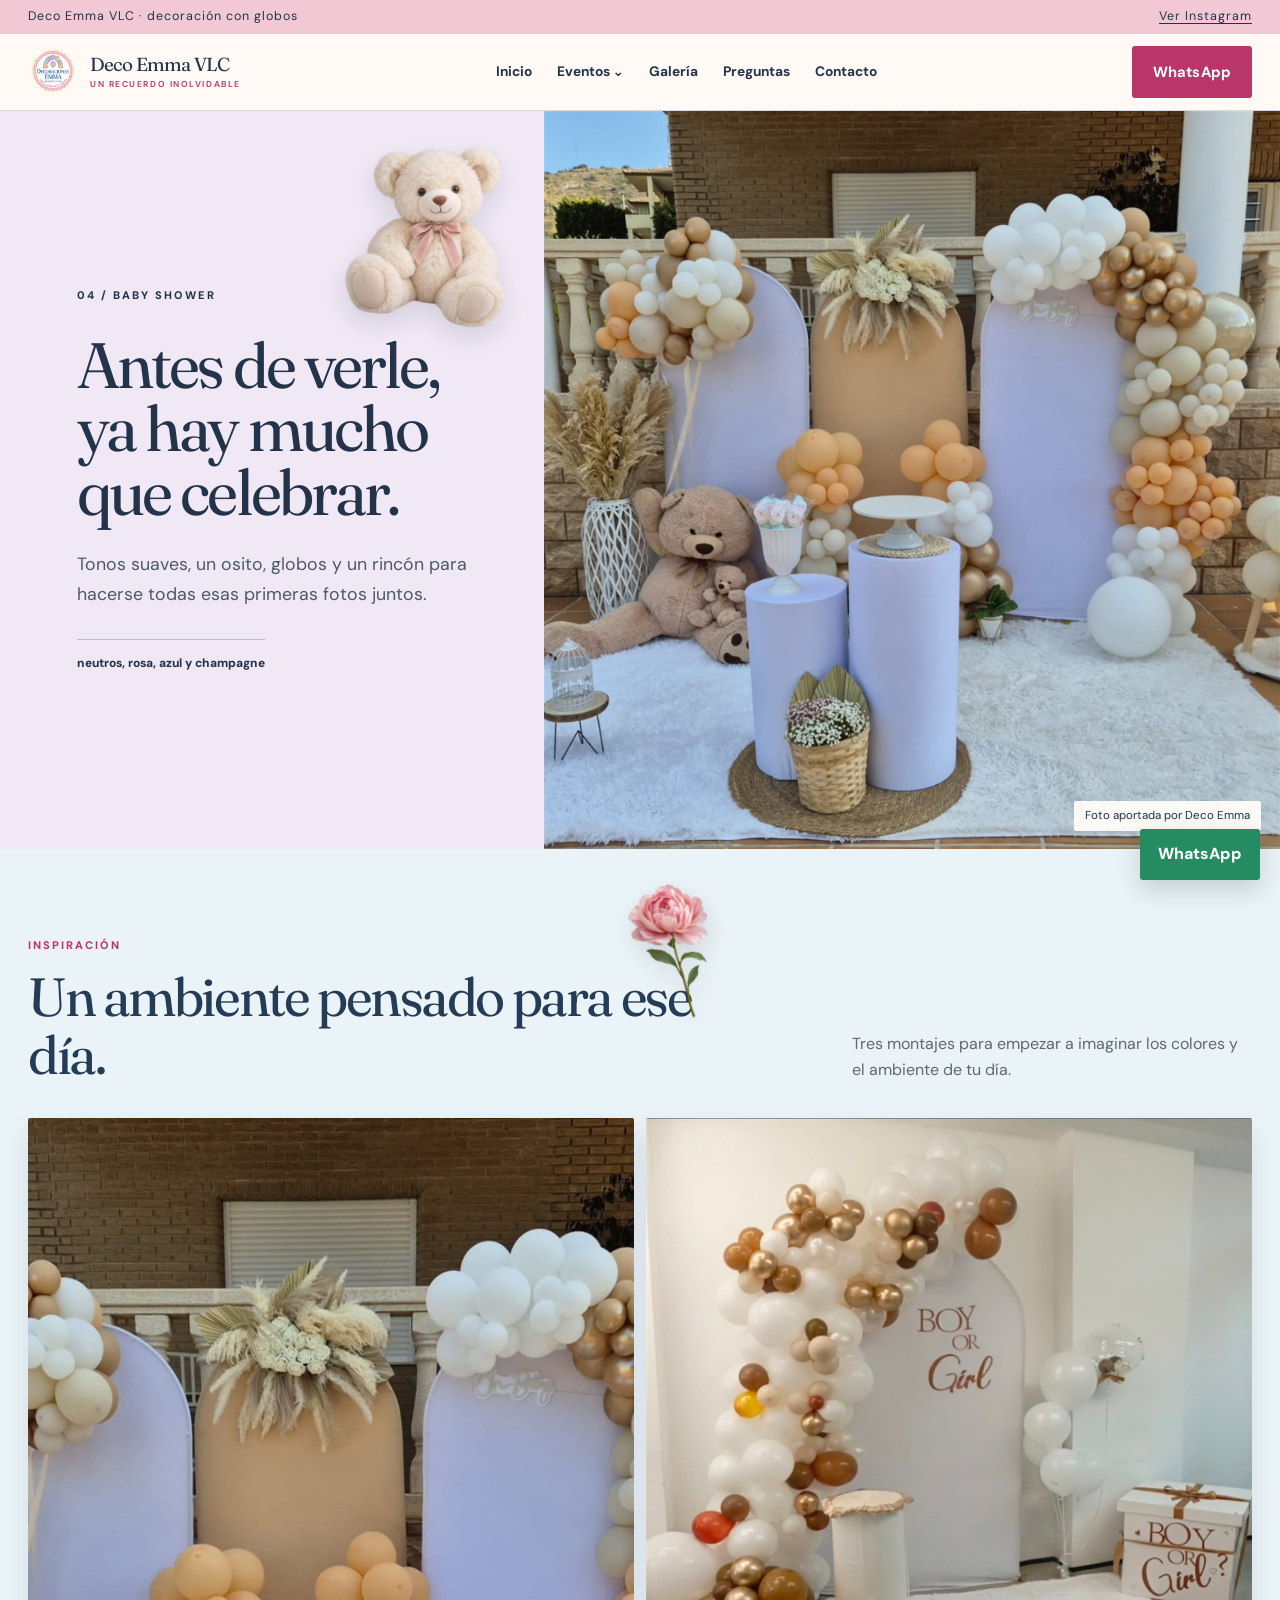
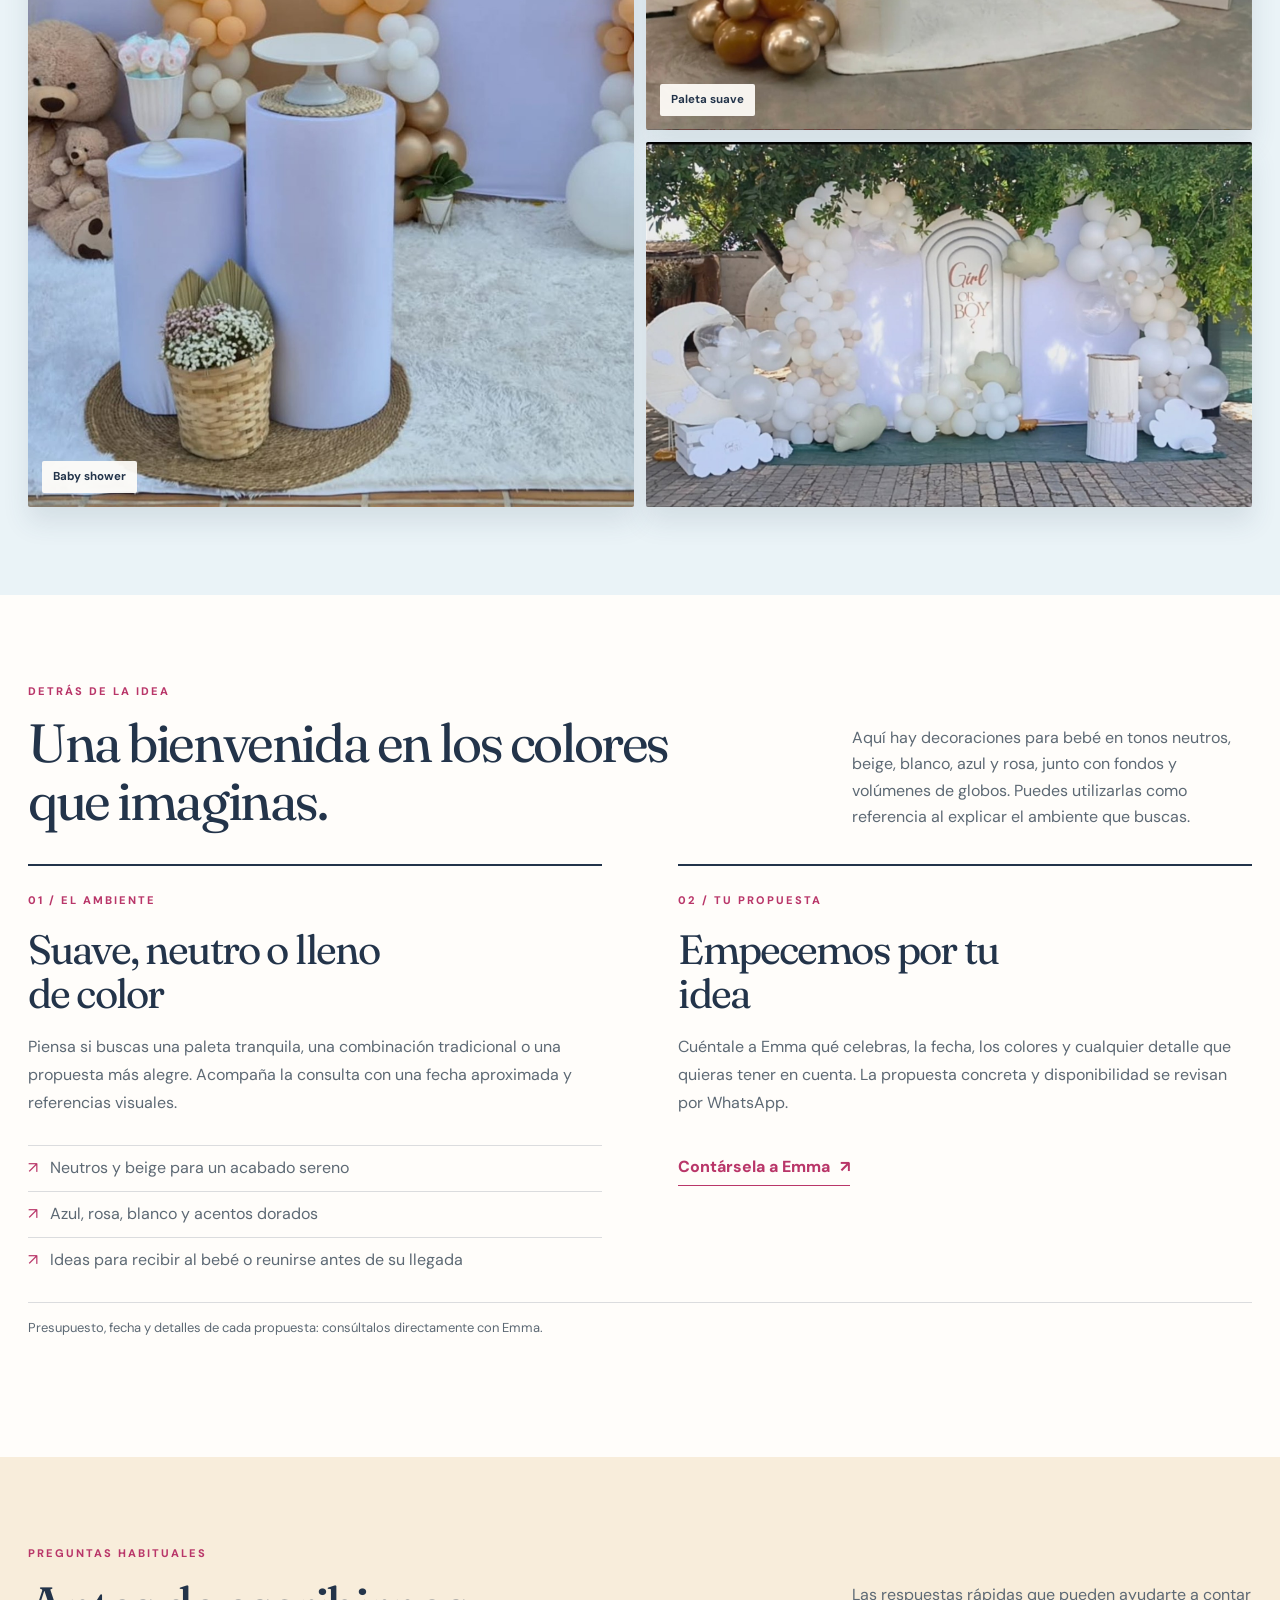
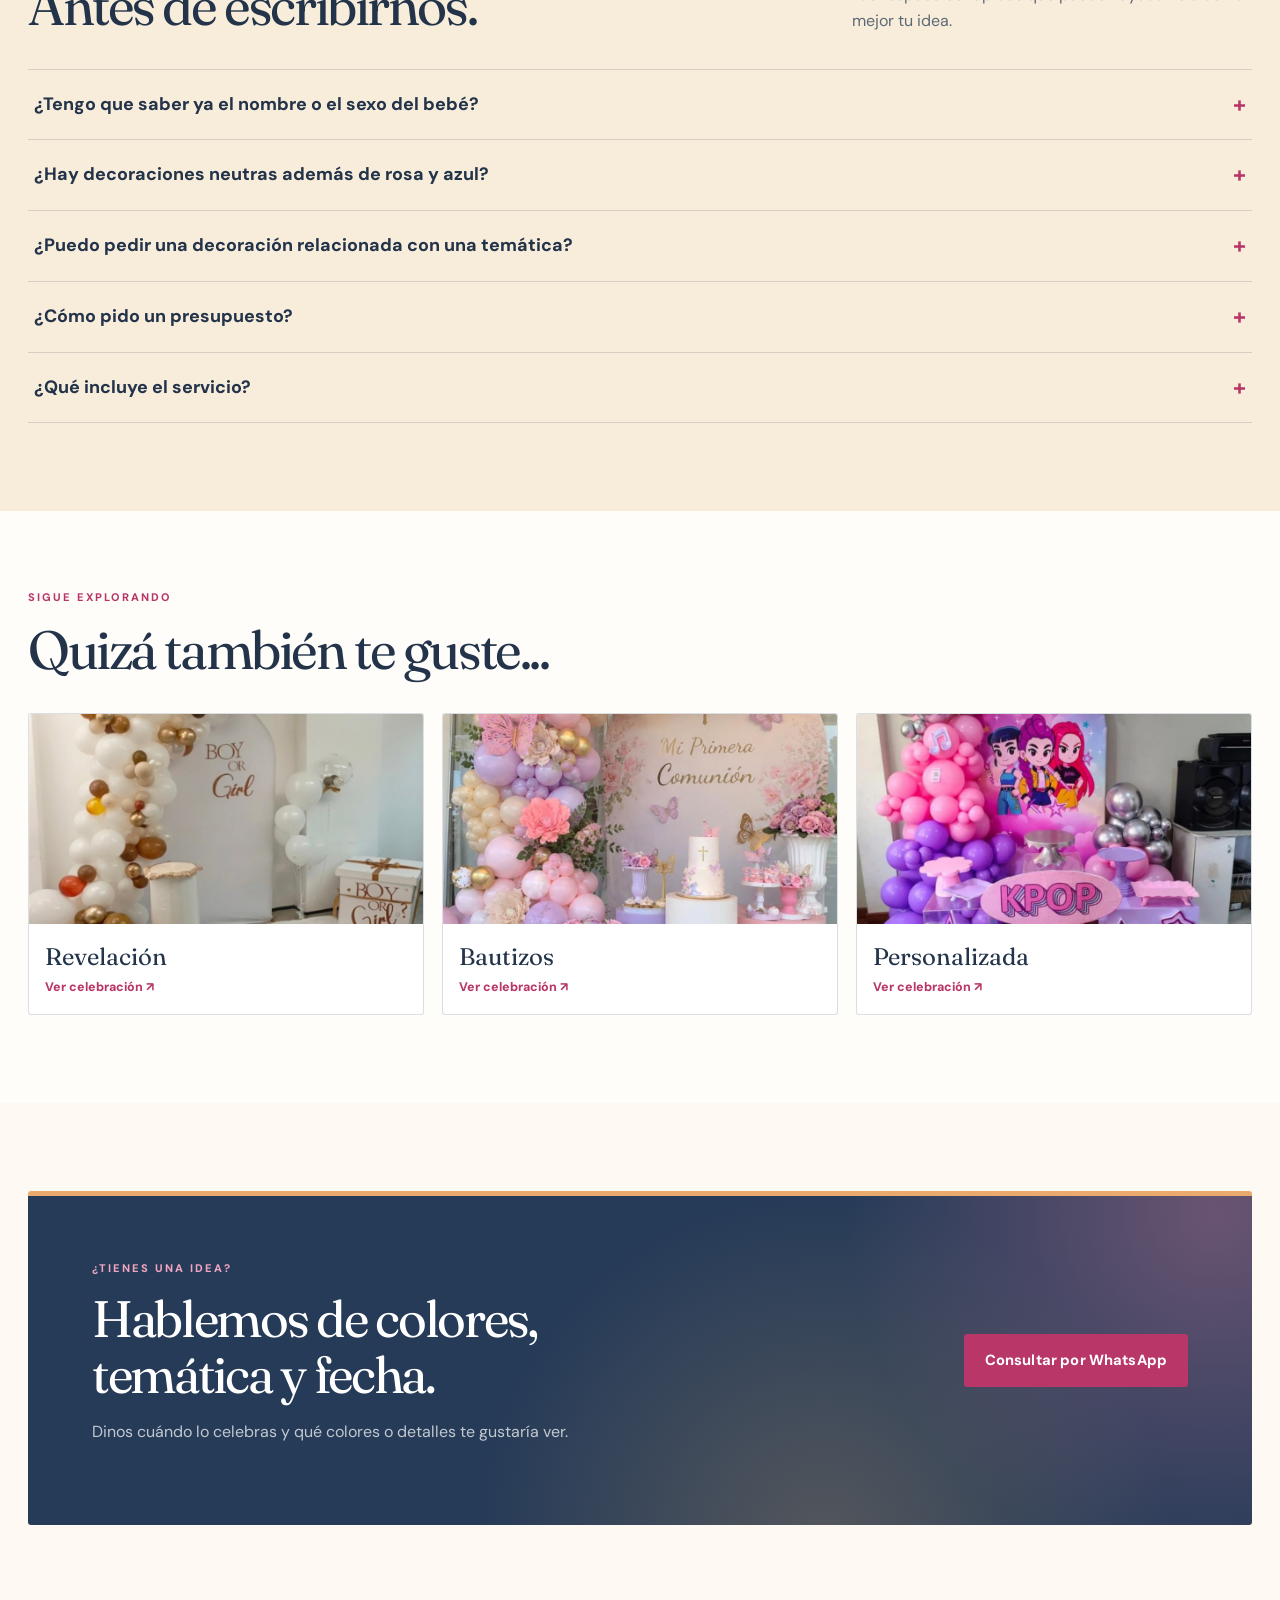
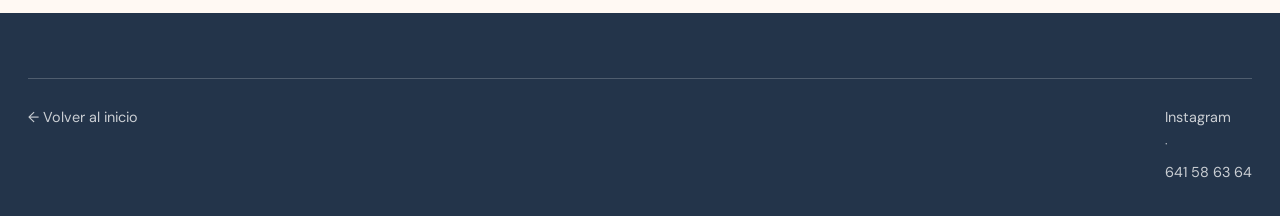
==== baby-shower.html @ 1a67934b "Publicar web Deco Emma VLC" ====
<!doctype html><html lang="es"><head><meta charset="utf-8"><meta name="viewport" content="width=device-width,initial-scale=1"><title>Baby shower | Deco Emma VLC</title><meta name="description" content="Un rincón tierno y luminoso para celebrar la llegada del bebé. La propuesta puede moverse entre neutros, rosa, azul o una mezcla suave."><link rel="icon" href="logo.png"><link rel="stylesheet" href="assets/css/styles.css?v=celebration-5"></head><body>
<div class="topbar"><div class="container topbar-inner"><span>Deco Emma VLC · decoración con globos</span><a href="https://www.instagram.com/deco_emma_vlc/" target="_blank" rel="noopener noreferrer">Ver Instagram</a></div></div><header class="site-header"><div class="container nav"><a class="brand" href="index.html"><img src="logo.png" alt="Logo Deco Emma VLC"><span class="brand-name">Deco Emma VLC<span>un recuerdo inolvidable</span></span></a><button class="menu-toggle" aria-label="Abrir menú" aria-expanded="false">☰</button><nav class="nav-links"><a href="index.html">Inicio</a><a href="index.html#categorias">Categorías</a><a href="galeria.html">Galería</a><a href="#contacto">Contacto</a></nav><div class="nav-ctas"><a class="btn btn-pink" href="https://wa.me/34641586364?text=Hola%20Emma%2C%20quiero%20consultar%20una%20decoraci%C3%B3n%20de%20globos%20para%20baby%20shower.%20La%20fecha%20aproximada%20es%20__%20y%20me%20gustan%20estos%20colores%20o%20estilo%3A%20__" target="_blank" rel="noopener noreferrer">WhatsApp</a></div></div></header>
<main><section class="page-hero"><div class="container page-hero-grid"><div><div class="kicker">04 / Baby shower</div><h1>Antes de verle, ya hay mucho que celebrar.</h1><p class="lead">Tonos suaves, un osito, globos y un rincón para hacerse todas esas primeras fotos juntos.</p><div class="chips"><span class="chip">neutros, rosa, azul y champagne</span></div></div><div class="page-hero-art"><img src="assets/images/social-web/social-194009.jpg" alt="Decoración de baby shower beige y blanca con un osito"></div></div></section><section class="section"><div class="container"><div class="section-head"><div><div class="kicker">Inspiración</div><h2>Un ambiente pensado para ese día.</h2></div><p>Estas imágenes son referencias visuales para conversar sobre colores y estilo; la propuesta final se adapta a tu celebración.</p></div><div class="gallery"><figure><img data-lightbox="assets/images/social-web/social-194009.jpg" src="assets/images/social-web/social-194009.jpg" alt="Decoración de baby shower beige y blanca con un osito"><figcaption>Baby shower</figcaption></figure><figure><img data-lightbox="assets/images/social-web/social-193912.jpg" src="assets/images/social-web/social-193912.jpg" alt="Arco blanco y dorado para una revelación"><figcaption>Paleta suave</figcaption></figure><figure><img src="assets/images/social-web/social-194003.jpg" alt="Montaje de revelación al aire libre con globos blancos" loading="lazy"></figure></div></div></section><section class="section" id="contacto"><div class="container cta-band"><div><div class="kicker" style="color:#f1a5c1">¿Tienes una idea?</div><h2>Hablemos de colores, temática y fecha.</h2><p>Dinos cuándo lo celebras y qué colores o detalles te gustaría ver.</p></div><a class="btn btn-pink" href="https://wa.me/34641586364?text=Hola%20Emma%2C%20quiero%20consultar%20una%20decoraci%C3%B3n%20de%20globos%20para%20baby%20shower.%20La%20fecha%20aproximada%20es%20__%20y%20me%20gustan%20estos%20colores%20o%20estilo%3A%20__" target="_blank" rel="noopener noreferrer">Consultar por WhatsApp</a></div></section></main><footer class="footer"><div class="container footer-bottom"><span><a href="index.html">← Volver al inicio</a></span><span><a href="https://www.instagram.com/deco_emma_vlc/" target="_blank" rel="noopener noreferrer">Instagram</a> · <a href="https://wa.me/34641586364" target="_blank" rel="noopener noreferrer">641 58 63 64</a></span></div></footer><a class="wa-float" href="https://wa.me/34641586364" target="_blank" rel="noopener noreferrer">WhatsApp</a><div class="modal" aria-hidden="true"><button class="modal-close" aria-label="Cerrar imagen">×</button><img src="" alt=""></div><script src="assets/js/script.js"></script></body></html>
---- assets/css/styles.css ----
@import url('https://fonts.googleapis.com/css2?family=DM+Sans:wght@400;500;600;700;800&family=Fraunces:opsz,wght,SOFT,WONK@9..144,400,0,0;9..144,600,0,0&display=swap');
:root {
  --ink: #193d67;
  --muted: #66788a;
  --pink: #e18caf;
  --pink-deep: #c84d7c;
  --gold: #c7921e;
  --sky: #b8d9e8;
  --mint: #c6ddd1;
  --lilac: #d9c9e7;
  --cream: #fffdf8;
  --white: #ffffff;
  --line: rgba(25,61,103,.12);
  --shadow: 0 18px 50px rgba(25,61,103,.11);
  --radius: 24px;
}
* { box-sizing: border-box; }
html { scroll-behavior: smooth; }
body { margin: 0; color: var(--ink); background: var(--cream); font-family: Inter, ui-sans-serif, system-ui, -apple-system, BlinkMacSystemFont, "Segoe UI", sans-serif; line-height: 1.6; }
img { max-width: 100%; display: block; }
a { color: inherit; text-decoration: none; }
button, a { -webkit-tap-highlight-color: transparent; }
:focus-visible { outline: 3px solid var(--pink-deep); outline-offset: 4px; }
.container { width: min(1160px, calc(100% - 40px)); margin: 0 auto; }
.topbar { background: var(--ink); color: #fff; font-size: .78rem; letter-spacing: .06em; }
.topbar-inner { display:flex; justify-content:space-between; align-items:center; min-height:34px; gap:16px; }
.topbar a { color:#fff; text-decoration: underline; text-underline-offset: 3px; }
.site-header { position: sticky; top:0; z-index:20; background: rgba(255,253,248,.94); backdrop-filter: blur(14px); border-bottom: 1px solid var(--line); }
.nav { min-height: 82px; display:flex; align-items:center; justify-content:space-between; gap:20px; }
.brand { display:flex; align-items:center; gap:12px; min-width: 210px; }
.brand img { width:54px; height:54px; object-fit:cover; border-radius:50%; }
.brand-name { font-family: Georgia, serif; font-size:1.12rem; letter-spacing:.05em; line-height:1.05; }
.brand-name span { display:block; color:var(--pink-deep); font-size:.67rem; font-family:inherit; letter-spacing:.17em; margin-top:5px; }
.nav-links { display:flex; align-items:center; gap:22px; font-size:.91rem; color:var(--muted); }
.nav-links a:hover { color:var(--pink-deep); }
.nav-ctas { display:flex; align-items:center; gap:10px; }
.menu-toggle { display:none; border:1px solid var(--line); background:var(--white); color:var(--ink); padding:10px 12px; border-radius:12px; font-size:1.1rem; }
.btn { display:inline-flex; justify-content:center; align-items:center; gap:9px; border:0; border-radius:999px; padding:14px 20px; font-weight:700; font-size:.92rem; transition: transform .2s ease, box-shadow .2s ease, background .2s ease; cursor:pointer; }
.btn:hover { transform:translateY(-2px); box-shadow:0 10px 24px rgba(25,61,103,.14); }
.btn-primary { color:#fff; background:var(--ink); }
.btn-pink { color:#fff; background:var(--pink-deep); }
.btn-soft { background:#fff; color:var(--ink); border:1px solid var(--line); }
.hero { padding: clamp(34px,5vw,62px) 0 clamp(42px,6vw,72px); overflow:hidden; position:relative; background:radial-gradient(ellipse at 8% 20%,rgba(225,140,175,.11),transparent 38%),linear-gradient(120deg,#fffdf9,#fbf5f7 58%,#f0f7fa); }
.hero-grid { display:grid; grid-template-columns:minmax(0,.88fr) minmax(0,1.12fr); align-items:center; gap:clamp(24px,4vw,52px); }
.hero-copy { padding:18px 0 20px; }
.hero .reveal { animation:none; opacity:1; }
.eyebrow { color:var(--pink-deep); text-transform:uppercase; letter-spacing:.18em; font-size:.74rem; font-weight:800; }
h1,h2,h3 { font-family: Georgia, "Times New Roman", serif; line-height:1.08; margin:0 0 18px; font-weight:500; }
h1 { font-size:clamp(3rem,6.4vw,5.8rem); letter-spacing:-.045em; }
h2 { font-size:clamp(2.2rem,4vw,3.5rem); letter-spacing:-.035em; }
h3 { font-size:1.55rem; }
p { margin:0 0 16px; }
.lead { color:var(--muted); font-size:1.16rem; max-width:570px; }
.hero-actions { display:flex; flex-wrap:wrap; gap:12px; margin-top:30px; }
.hero h1 { max-width:590px; font-size:clamp(3rem,4.8vw,4.65rem); line-height:1.01; letter-spacing:-.05em; margin:15px 0 20px; }
.hero-event-links { display:flex; flex-wrap:wrap; gap:9px 22px; margin-top:26px; }
.hero-event-links a { color:var(--ink); font-size:.9rem; font-weight:750; border-bottom:1px solid rgba(25,61,103,.2); padding-bottom:4px; }
.hero-event-links a span { color:var(--pink-deep); margin-left:4px; }
.hero-proof { display:flex; align-items:center; gap:12px; margin-top:28px; padding-top:19px; border-top:1px solid var(--line); }
.proof-mark { width:38px; height:38px; display:grid; place-items:center; border-radius:50%; background:#f6e5ec; color:var(--pink-deep); font-size:1.25rem; }
.hero-proof strong,.hero-proof small { display:block; }
.hero-proof strong { font-size:.87rem; }
.hero-proof small { color:var(--muted); margin-top:2px; font-size:.8rem; }
.hero-visual { min-height:520px; position:relative; }
.hero-image { height:520px; width:100%; object-fit:cover; border-radius:32px 32px 120px 32px; box-shadow:var(--shadow); background:linear-gradient(135deg,var(--sky),#fff,var(--pink)); }
.hero-note { position:absolute; left:-24px; bottom:24px; width:180px; padding:18px; background:#fff; border:1px solid var(--line); border-radius:18px; box-shadow:var(--shadow); font-size:.86rem; }
.hero-note strong { display:block; font-family:Georgia,serif; font-size:1.2rem; margin-bottom:4px; }
.section { padding:90px 0; }
.section-head { display:flex; justify-content:space-between; align-items:end; gap:24px; margin-bottom:34px; }
.section-head p { color:var(--muted); max-width:480px; margin:0; }
.kicker { color:var(--pink-deep); font-size:.75rem; font-weight:800; text-transform:uppercase; letter-spacing:.16em; margin-bottom:14px; }
.category-grid { display:grid; grid-template-columns:repeat(3,1fr); gap:16px; }
.category-card { min-height:260px; padding:24px; display:flex; flex-direction:column; justify-content:flex-end; position:relative; overflow:hidden; border-radius:var(--radius); color:#fff; isolation:isolate; }
.category-card::before { content:""; position:absolute; inset:0; z-index:-2; background-image:linear-gradient(180deg,rgba(25,61,103,.04),rgba(25,61,103,.18)),var(--card-image),var(--card-bg); background-size:cover; background-position:center; transition:transform .5s ease, filter .5s ease; }
.category-card:hover::before { transform:scale(1.05); }
.category-card::after { content:""; position:absolute; inset:0; z-index:-1; background:linear-gradient(180deg,rgba(15,37,63,.02) 10%,rgba(15,37,63,.78)); transition:background .35s ease; }
.category-card:hover::after { background:linear-gradient(180deg,rgba(15,37,63,.02) 10%,rgba(15,37,63,.9)); }
.category-card h3 { margin-bottom:5px; }
.category-card p { margin:0; opacity:.88; font-size:.9rem; }
.card-arrow { margin-top:15px; font-size:.9rem; font-weight:800; }
.color-pink { --card-bg: linear-gradient(135deg,#e38ead,#8fa9ce); }
.color-blue { --card-bg: linear-gradient(135deg,#7db4d8,#1f4e79); }
.color-lilac { --card-bg: linear-gradient(135deg,#b99bcf,#dfc7dc); }
.color-mint { --card-bg: linear-gradient(135deg,#89bca8,#e4cda5); }
.color-gold { --card-bg: linear-gradient(135deg,#d2a738,#c85d84); }
.color-night { --card-bg: linear-gradient(135deg,#273a58,#ba5a7d); }
.split { display:grid; grid-template-columns:1fr 1fr; gap:50px; align-items:center; }
.soft-panel { padding:42px; background:linear-gradient(135deg,#fff,#f8edf3); border-radius:32px; }
.quote { font-family:Georgia,serif; font-size:clamp(1.7rem,3vw,2.8rem); line-height:1.15; }
.steps { display:grid; grid-template-columns:repeat(3,1fr); gap:18px; }
.step { padding:26px; background:#fff; border:1px solid var(--line); border-radius:20px; }
.step-no { width:38px; height:38px; display:grid; place-items:center; color:#fff; background:var(--pink-deep); border-radius:50%; font-weight:800; margin-bottom:22px; }
.step p { color:var(--muted); font-size:.93rem; }
.gallery { display:grid; grid-template-columns:repeat(12,1fr); gap:14px; }
.gallery figure { margin:0; min-height:230px; position:relative; overflow:hidden; border-radius:18px; background:#eee; cursor:zoom-in; }
.gallery figure:nth-child(1) { grid-column:span 7; grid-row:span 2; }
.gallery figure:nth-child(2), .gallery figure:nth-child(3) { grid-column:span 5; }
.gallery figure:nth-child(n+4) { grid-column:span 4; }
.gallery img { width:100%; height:100%; object-fit:cover; transition:transform .35s ease; }
.gallery figure:hover img { transform:scale(1.04); }
.gallery figcaption { position:absolute; left:14px; bottom:12px; background:rgba(25,61,103,.82); color:#fff; border-radius:999px; padding:5px 10px; font-size:.72rem; }
.page-hero { padding:70px 0 54px; background:linear-gradient(115deg,#fff6fa 0%,#fffdf8 52%,#eff8fb 100%); }
.page-hero-grid { display:grid; grid-template-columns:1fr .85fr; gap:48px; align-items:center; }
.page-hero-art { height:320px; border-radius:28px 28px 90px 28px; background:linear-gradient(135deg,var(--pink),var(--sky),var(--lilac)); box-shadow:var(--shadow); overflow:hidden; }
.page-hero-art img { width:100%; height:100%; object-fit:cover; }
.chips { display:flex; flex-wrap:wrap; gap:8px; margin-top:22px; }
.chip { padding:8px 13px; border-radius:999px; background:#fff; border:1px solid var(--line); color:var(--muted); font-size:.82rem; }
.cta-band { padding:56px; border-radius:32px; background:var(--ink); color:#fff; display:flex; align-items:center; justify-content:space-between; gap:28px; }
.cta-band p { color:rgba(255,255,255,.72); max-width:570px; }
.cta-band .btn-soft { color:var(--ink); }
.footer { padding:58px 0 30px; border-top:1px solid var(--line); }
.footer-grid { display:grid; grid-template-columns:1.2fr 1fr 1fr; gap:40px; }
.footer h3 { font-size:1rem; font-family:inherit; font-weight:800; }
.footer a { color:var(--muted); display:block; margin:7px 0; font-size:.9rem; }
.footer-bottom { display:flex; justify-content:space-between; gap:20px; border-top:1px solid var(--line); margin-top:40px; padding-top:20px; color:var(--muted); font-size:.78rem; }
.wa-float { position:fixed; right:20px; bottom:20px; z-index:25; background:#25d366; color:#fff; border-radius:999px; padding:13px 18px; font-weight:800; box-shadow:0 10px 30px rgba(37,211,102,.28); }
.hero-banner { position:relative; min-height:clamp(490px,48vw,610px); border-radius:30px 30px 110px 30px; overflow:hidden; box-shadow:0 28px 70px rgba(25,61,103,.18); background:#d9c9e7; isolation:isolate; }
.hero-slide { position:absolute; inset:0; opacity:0; visibility:hidden; transition:opacity .55s ease, visibility .55s ease; }
.hero-slide.active { opacity:1; visibility:visible; }
.hero-slide img { width:100%; height:100%; object-fit:cover; }
.hero-slide::after { content:""; position:absolute; inset:0; background:linear-gradient(180deg,rgba(11,28,48,.02) 40%,rgba(11,28,48,.15) 54%,rgba(11,28,48,.92) 100%); }
.hero-slide-copy { position:absolute; z-index:1; left:clamp(20px,3vw,38px); bottom:clamp(28px,4vw,48px); width:min(500px,calc(100% - 64px)); color:#fff; }
.hero-slide-copy .eyebrow { color:#ffd4e3; margin-bottom:12px; }
.hero-slide-copy h2 { font-size:clamp(2rem,3.35vw,3.25rem); max-width:500px; margin-bottom:11px; line-height:1.02; }
.hero-slide-copy p { color:rgba(255,255,255,.9); font-size:1rem; margin:0; }
.hero-photo-label { position:absolute; z-index:3; left:20px; top:20px; padding:8px 13px; border-radius:999px; background:rgba(255,253,249,.93); color:var(--ink); font-size:.75rem; font-weight:800; box-shadow:0 5px 18px rgba(0,0,0,.12); }
.hero-controls { position:absolute; z-index:3; right:22px; bottom:22px; display:flex; gap:8px; }
.hero-controls button { width:44px; height:44px; border:1px solid rgba(255,255,255,.68); border-radius:50%; background:rgba(12,35,58,.42); color:#fff; font-size:1.1rem; cursor:pointer; backdrop-filter:blur(8px); }
.hero-controls button:hover { background:#fff; color:var(--ink); }
.hero-dots { position:absolute; z-index:3; top:25px; right:25px; display:flex; gap:8px; }
.hero-dots button { width:9px; height:9px; padding:0; border:0; border-radius:50%; background:rgba(255,255,255,.55); cursor:pointer; }
.hero-dots button.active { background:#fff; transform:scale(1.35); }
.service-strip { display:flex; gap:12px; overflow:auto; padding:4px 0 8px; scrollbar-width:none; }
.service-strip::-webkit-scrollbar { display:none; }
.service-pill { flex:0 0 auto; border:1px solid var(--line); border-radius:999px; padding:12px 16px; background:#fff; color:var(--muted); font-size:.87rem; }
.service-pill:hover { color:var(--pink-deep); border-color:var(--pink); }
.nav-category { position:relative; }
.nav-category > button { border:0; background:none; color:inherit; font:inherit; cursor:pointer; padding:0; }
.category-menu { display:none; position:absolute; top:28px; left:-18px; min-width:220px; padding:10px; background:#fff; border:1px solid var(--line); border-radius:16px; box-shadow:var(--shadow); }
.nav-category:hover .category-menu, .nav-category:focus-within .category-menu, .nav-category.open .category-menu { display:block; }
.category-menu a { display:block; padding:9px 11px; border-radius:10px; color:var(--muted); }
.category-menu a:hover { background:#fff5f8; color:var(--pink-deep); }
.page-hero-art { position:relative; }
.page-hero-art::after { content:"Inspiración visual"; position:absolute; left:16px; bottom:14px; padding:6px 11px; border-radius:999px; background:rgba(25,61,103,.78); color:#fff; font-size:.72rem; }
.page-hero-art.real-photo::after { content:"Foto aportada por Deco Emma"; }
.detail-grid { display:grid; grid-template-columns:1fr 1fr; gap:18px; }
.hero-grid { grid-template-columns:minmax(0,.92fr) minmax(0,1.08fr); }
.hero h1 { font-size:clamp(2.9rem,4.2vw,4.05rem); max-width:620px; }
.category-card { min-height:300px; padding:28px; }
.category-card::before { background-position:center 42%; }
.category-card h3 { font-size:clamp(1.7rem,2.2vw,2.15rem); }
.hero-slide-copy { max-width:calc(100% - 100px); }
@media (max-width:680px) { .hero-controls { left:13px; right:auto; top:58px; bottom:auto; } }
@media (max-width:900px) { .hero-grid { grid-template-columns:1fr; } .hero h1 { font-size:clamp(3rem,7vw,4.1rem); } }
@media (max-width:680px) { .hero h1 { font-size:clamp(2.5rem,10.5vw,3.15rem); } .category-card { min-height:285px; padding:24px; } .hero-slide-copy { max-width:none; } }
.category-card { background:#314663; }
.category-card::before { inset:0; z-index:0; background-image:linear-gradient(180deg,rgba(15,37,63,.04) 25%,rgba(15,37,63,.65) 100%); }
.category-card::after { display:none; }
.category-card-image { position:absolute; inset:0; z-index:-1; width:100%; height:100%; object-fit:cover; object-position:center 42%; transition:transform .65s cubic-bezier(.2,.7,.2,1),filter .45s ease; }
.category-card:hover .category-card-image,.category-card:focus-visible .category-card-image { transform:scale(1.055); filter:saturate(1.08); }
.category-card h3,.category-card p,.category-card .card-arrow,.category-card-tag { position:relative; z-index:1; }
.category-card-tag { align-self:flex-start; margin:0 0 auto; padding:8px 12px; border:1px solid rgba(255,255,255,.4); border-radius:999px; background:rgba(255,255,255,.16); color:#fff; font-size:.72rem; font-weight:750; letter-spacing:.02em; backdrop-filter:blur(10px); }
.category-card h3 { margin-top:65px; text-shadow:0 2px 18px rgba(0,0,0,.24); }
.category-card p { max-width:30ch; text-shadow:0 1px 8px rgba(0,0,0,.2); }
.category-card .card-arrow { display:flex; align-items:center; gap:8px; width:max-content; padding:10px 0 3px; border-bottom:1px solid rgba(255,255,255,.55); transition:gap .2s ease; }
.category-card:hover .card-arrow { gap:14px; }
.category-menu a { display:flex; align-items:center; gap:11px; padding:9px 11px; }
.menu-event-icon { display:grid; flex:0 0 34px; width:34px; height:34px; place-items:center; border-radius:11px; background:#fff1f5; font-size:1.05rem; }
.category-menu a:nth-child(2n) .menu-event-icon { background:#eef7fb; }
.menu-event-arrow { margin-left:auto; color:var(--pink-deep); opacity:0; transform:translateX(-4px); transition:opacity .2s ease,transform .2s ease; }
.category-menu a:hover .menu-event-arrow { opacity:1; transform:none; }
.gallery-page-hero { overflow:hidden; padding:clamp(38px,6vw,78px) 0; background:radial-gradient(ellipse at 10% 15%,rgba(225,140,175,.2),transparent 35%),linear-gradient(120deg,#fff8fa,#fffdf9 55%,#edf7fa); }
.gallery-page-intro { display:grid; grid-template-columns:1.05fr .95fr; align-items:center; gap:clamp(32px,6vw,80px); }
.gallery-page-intro h1 { max-width:650px; margin:15px 0 20px; font-size:clamp(2.7rem,5.5vw,5rem); }
.gallery-page-intro p { max-width:540px; color:var(--muted); font-size:1.1rem; line-height:1.7; margin-bottom:25px; }
.gallery-intro-photo { height:clamp(300px,38vw,470px); overflow:hidden; border-radius:28px 28px 105px 28px; box-shadow:var(--shadow); }
.gallery-intro-photo img { width:100%; height:100%; object-fit:cover; }
.gallery-page-section { background:#fffdfa; }
.gallery-filter { display:flex; flex-wrap:wrap; gap:9px; margin:-7px 0 27px; }
.gallery-filter button { border:1px solid var(--line); border-radius:999px; padding:10px 15px; background:#fff; color:var(--muted); font:inherit; font-size:.86rem; cursor:pointer; transition:background .2s ease,color .2s ease,border .2s ease,transform .2s ease; }
.gallery-filter button:hover { transform:translateY(-2px); }
.gallery-filter button.active { background:var(--ink); color:#fff; border-color:var(--ink); }
.gallery-filter button span { margin-left:4px; opacity:.75; }
.gallery-page-grid { grid-template-columns:repeat(3,minmax(0,1fr)); grid-auto-rows:220px; }
.gallery-page-grid figure,.gallery-page-grid figure:nth-child(n) { grid-column:span 1; grid-row:span 1; min-height:0; }
.gallery-page-grid figure:nth-child(6n+1),.gallery-page-grid figure:nth-child(6n+4) { grid-row:span 2; }
.gallery-page-grid figure[hidden] { display:none; }
.gallery-page-grid img { cursor:zoom-in; }
.gallery-note { margin:28px 0 0; padding:17px 20px; border-radius:16px; background:#f8f0f4; color:var(--ink); }
.gallery-note span { color:var(--pink-deep); margin-right:6px; }
.nav-links a[aria-current="page"] { color:var(--pink-deep); }
@media (max-width:900px) { .gallery-page-intro { grid-template-columns:1fr 1fr; gap:28px; } .gallery-page-grid { grid-template-columns:repeat(2,minmax(0,1fr)); grid-auto-rows:210px; } }
@media (max-width:680px) { .category-card { min-height:300px; } .category-card h3 { margin-top:56px; } .gallery-page-intro { grid-template-columns:1fr; gap:25px; } .gallery-page-intro h1 { font-size:clamp(2.65rem,12vw,3.7rem); } .gallery-page-intro p { font-size:1rem; } .gallery-intro-photo { height:clamp(260px,78vw,360px); border-radius:22px 22px 76px 22px; } .gallery-filter { flex-wrap:nowrap; overflow-x:auto; padding-bottom:6px; margin-right:-14px; scrollbar-width:none; } .gallery-filter::-webkit-scrollbar { display:none; } .gallery-filter button { flex:0 0 auto; } .gallery-page-grid { grid-template-columns:repeat(2,minmax(0,1fr)); grid-auto-rows:155px; gap:9px; } .gallery-page-grid figure:nth-child(6n+1),.gallery-page-grid figure:nth-child(6n+4) { grid-row:span 2; } }
.detail-card { padding:28px; border:1px solid var(--line); border-radius:22px; background:#fff; }
.detail-card p { color:var(--muted); }
.detail-card ul { margin:18px 0 0; padding-left:20px; color:var(--muted); }
.detail-card li { margin:7px 0; }
.faq-list { display:grid; gap:10px; max-width:920px; }
.faq-list details { background:#fff; border:1px solid var(--line); border-radius:16px; padding:0 20px; }
.faq-list summary { cursor:pointer; list-style:none; padding:19px 28px 19px 0; font-weight:750; position:relative; }
.faq-list summary::-webkit-details-marker { display:none; }
.faq-list summary::after { content:"+"; position:absolute; right:0; top:14px; font-size:1.4rem; color:var(--pink-deep); }
.faq-list details[open] summary::after { content:"−"; }
.faq-list details p { color:var(--muted); padding:0 0 17px; margin:0; }
.related-grid { display:grid; grid-template-columns:repeat(3,1fr); gap:12px; }
.related-link { padding:18px; border:1px solid var(--line); border-radius:16px; background:#fff; font-weight:750; }
.related-link span { display:block; color:var(--muted); font-weight:400; font-size:.86rem; margin-top:4px; }
.honest-note { padding:18px 20px; border-left:4px solid var(--gold); border-radius:0 14px 14px 0; background:#fff8e8; color:#594b2b; }
.home-faq { background:linear-gradient(135deg,#f6f0fa,#f2f9fb); }
@media (max-width:680px) { .detail-grid,.related-grid { grid-template-columns:1fr; } .detail-card { padding:22px; } }
.modal { display:none; position:fixed; inset:0; z-index:50; padding:24px; background:rgba(11,25,43,.78); align-items:center; justify-content:center; }
.modal.open { display:flex; }
.modal img { max-height:88vh; max-width:min(100%,1000px); border-radius:18px; box-shadow:var(--shadow); }
.modal-close { position:absolute; top:18px; right:20px; width:42px; height:42px; border:0; border-radius:50%; background:#fff; color:var(--ink); font-size:1.5rem; cursor:pointer; }
.reveal { animation:rise .65s ease both; }
@keyframes rise { from { opacity:0; transform:translateY(16px); } to { opacity:1; transform:none; } }
@media (max-width:900px) { .nav-links { gap:12px; } .nav-ctas .btn-soft { display:none; } .hero-grid,.page-hero-grid,.split { grid-template-columns:1fr; } .hero-grid { gap:27px; } .hero-copy { max-width:760px; } .hero h1 { max-width:760px; font-size:clamp(3.2rem,7vw,4.5rem); } .hero-banner { min-height:500px; } .hero-visual { min-height:380px; } .hero-image { height:380px; } .category-grid { grid-template-columns:repeat(2,1fr); } .steps { grid-template-columns:1fr; } .footer-grid { grid-template-columns:1fr 1fr; } }
@media (max-width:680px) { .container { width:min(100% - 28px,1160px); } .topbar-inner { font-size:.67rem; } .topbar-inner span { display:none; } .nav { min-height:70px; } .brand img { width:46px; height:46px; } .brand { min-width:0; } .brand-name { font-size:1rem; } .menu-toggle { display:block; } .nav-links { display:none; position:absolute; left:14px; right:14px; top:76px; flex-direction:column; align-items:stretch; padding:14px; background:#fff; border:1px solid var(--line); border-radius:18px; box-shadow:var(--shadow); } .nav-links.open { display:flex; } .nav-category > button { width:100%; text-align:left; padding:10px 0; } .category-menu { position:static; box-shadow:none; border:0; padding:0 0 4px 12px; min-width:0; } .nav-category.open .category-menu { display:block; } .nav-ctas { margin-left:auto; } .nav-ctas .btn-pink { padding:11px 14px; font-size:.8rem; } .hero { padding:18px 0 42px; } .hero-grid { display:flex; flex-direction:column; align-items:stretch; gap:0; } .hero-banner { order:0; min-height:clamp(300px,88vw,390px); width:100%; margin-bottom:25px; border-radius:22px 22px 72px 22px; } .hero-copy { order:1; padding:0 3px; } .hero .eyebrow { font-size:.68rem; } .hero h1 { font-size:clamp(2.55rem,11vw,3.35rem); line-height:1.01; margin:9px 0 13px; max-width:14ch; } .hero .lead { font-size:1rem; line-height:1.5; margin-bottom:0; } .hero-actions { margin-top:18px; gap:9px; } .hero-actions .btn { flex:1 1 100%; min-height:50px; } .hero-event-links { margin-top:18px; gap:10px 17px; } .hero-event-links a { font-size:.82rem; } .hero-proof { margin-top:19px; padding-top:15px; } .hero-slide-copy { left:18px; bottom:22px; width:calc(100% - 36px); } .hero-slide-copy .eyebrow { font-size:.64rem; margin-bottom:8px; } .hero-slide-copy h2 { font-size:clamp(1.65rem,7vw,2.15rem); max-width:15ch; margin-bottom:6px; } .hero-slide-copy p { font-size:.85rem; line-height:1.35; max-width:29ch; } .hero-photo-label { left:13px; top:13px; font-size:.65rem; padding:7px 10px; } .hero-controls { right:13px; bottom:13px; } .hero-controls button { width:39px; height:39px; } .hero-dots { top:16px; right:14px; } .section { padding:65px 0; } .section-head { display:block; } .section-head p { margin-top:14px; } .category-grid { grid-template-columns:1fr; } .category-card { min-height:250px; } .gallery { display:grid; grid-template-columns:1fr 1fr; } .gallery figure, .gallery figure:nth-child(1), .gallery figure:nth-child(2), .gallery figure:nth-child(3), .gallery figure:nth-child(n+4) { grid-column:span 1; grid-row:span 1; min-height:190px; } .gallery figure:nth-child(1) { grid-column:span 2; min-height:270px; } .soft-panel { padding:26px; } .cta-band { padding:30px 24px; display:block; } .cta-band .btn { margin-top:14px; } .footer-grid { grid-template-columns:1fr; gap:24px; } .footer-bottom { display:block; } .footer-bottom span { display:block; margin-top:8px; } .wa-float { right:14px; bottom:14px; padding:11px 14px; font-size:.86rem; } }
@media (prefers-reduced-motion:reduce) { *,*::before,*::after { animation-duration:.01ms!important; transition-duration:.01ms!important; scroll-behavior:auto!important; } }

/* Dirección visual: fotografía, papel cálido y acentos del logotipo. */
:root { --ink:#23344a; --muted:#5d6974; --pink-deep:#b64070; --cream:#f8f5f0; --line:rgba(35,52,74,.14); --shadow:0 20px 48px rgba(35,52,74,.12); --radius:3px; }
body { font-family:"DM Sans",ui-sans-serif,system-ui,sans-serif; background:var(--cream); line-height:1.55; }
h1,h2,h3,.quote,.brand-name { font-family:Fraunces,Georgia,serif; font-weight:400; letter-spacing:-.045em; }
h1 { line-height:1.02; }
h2 { line-height:1.08; }
.container { width:min(1280px,calc(100% - 56px)); }
.topbar { background:#ebddd5; color:var(--ink); letter-spacing:.08em; }
.topbar a { color:var(--ink); }
.site-header { background:rgba(255,253,249,.97); backdrop-filter:none; }
.nav { min-height:76px; }
.brand img { width:50px; height:50px; }
.brand-name { font-size:1.18rem; }
.brand-name span { font-family:"DM Sans",sans-serif; font-weight:600; text-transform:uppercase; font-size:.54rem; letter-spacing:.18em; }
.nav-links { color:var(--ink); gap:25px; font-weight:700; font-size:.86rem; }
.nav-category > button { font-weight:700; }
.category-menu { top:36px; min-width:250px; border-radius:3px; padding:8px; }
.category-menu a { border-radius:2px; }
.menu-event-icon { border-radius:3px; }
.btn { border-radius:3px; padding:15px 21px; box-shadow:none; letter-spacing:.01em; }
.btn:hover { box-shadow:none; transform:translateY(-2px); }
.btn-pink { background:#b64070; }
.eyebrow,.kicker { font-family:"DM Sans",sans-serif; font-weight:800; letter-spacing:.18em; font-size:.69rem; color:var(--pink-deep); }
.section { padding:88px 0; }
.section-head { gap:45px; align-items:end; margin-bottom:34px; }
.section-head h2 { max-width:670px; font-size:clamp(2.5rem,4.2vw,4.5rem); margin:0; }
.section-head p { max-width:400px; font-size:1rem; line-height:1.65; }
.lead { font-size:1.11rem; line-height:1.67; }

/* Portada */
.hero { padding:0; background:#f3eae4; }
.hero .container { width:min(100%,1600px); }
.hero-grid { display:grid; grid-template-columns:minmax(0,.9fr) minmax(0,1.1fr); gap:0; align-items:stretch; min-height:640px; }
.hero-copy { display:flex; flex-direction:column; justify-content:center; padding:clamp(36px,6.5vw,105px); }
.hero h1 { max-width:680px; font-size:clamp(3.7rem,5.5vw,6.15rem); line-height:.99; letter-spacing:-.055em; margin:20px 0 25px; }
.hero .lead { max-width:440px; color:#495866; }
.hero-actions { margin-top:26px; }
.hero-event-links { margin-top:31px; }
.hero-event-links a { border-bottom-color:rgba(35,52,74,.38); }
.hero-proof { max-width:420px; border-color:rgba(35,52,74,.15); }
.hero-banner { min-height:640px; border-radius:0; box-shadow:none; }
.hero-slide img { object-position:center; }
.hero-slide::after { background:linear-gradient(180deg,transparent 62%,rgba(19,36,51,.73)); }
.hero-slide-copy { left:34px; bottom:33px; width:calc(100% - 160px); max-width:510px; }
.hero-slide-copy .eyebrow { color:#fff; opacity:.84; margin-bottom:8px; }
.hero-slide-copy h2 { font-size:clamp(1.8rem,2.7vw,3.2rem); margin-bottom:0; }
.hero-slide-copy p { display:none; }
.hero-photo-label { top:22px; left:22px; border-radius:2px; background:rgba(255,253,249,.95); box-shadow:none; }
.hero-controls button { border-radius:2px; background:rgba(255,255,255,.95); color:var(--ink); border-color:transparent; }
.hero-controls button:hover { background:#f5dce5; }
.hero-dots button { width:22px; height:3px; border-radius:0; }
.hero-dots button.active { transform:none; }

/* Categorías como fichas de un catálogo fotográfico. */
#categorias { background:#fffdfa; }
.service-strip { display:none; }
.category-grid { gap:22px; }
.category-card { height:390px; min-height:0; display:flex; flex-direction:column; justify-content:flex-end; padding:20px 22px 17px; border:1px solid var(--line); border-radius:3px; background:#fff; color:var(--ink); transition:transform .28s ease,border-color .28s ease; }
.category-card:hover,.category-card:focus-visible { transform:translateY(-5px); border-color:var(--pink-deep); }
.category-card::before { display:none; }
.category-card::after { display:block; z-index:1; inset:auto 0 0; height:152px; background:#fff; }
.category-card-image { z-index:0; height:calc(100% - 152px); object-position:center 43%; filter:none; }
.category-card:hover .category-card-image { filter:none; transform:scale(1.03); }
.category-card-tag { position:absolute; z-index:2; top:16px; left:16px; align-self:auto; padding:7px 10px; border:0; border-radius:2px; background:rgba(255,253,249,.95); color:var(--ink); font-size:.65rem; box-shadow:0 2px 10px rgba(0,0,0,.08); backdrop-filter:none; }
.category-card h3,.category-card p,.category-card .card-arrow { z-index:2; color:var(--ink); text-shadow:none; }
.category-card h3 { margin:0 0 4px; font-size:clamp(1.7rem,2.2vw,2.1rem); line-height:1.08; }
.category-card p { margin:0; color:var(--muted); font-size:.81rem; line-height:1.4; opacity:1; }
.category-card .card-arrow { color:var(--pink-deep); font-size:.78rem; border-bottom:0; margin-top:8px; padding:0; }

/* Galerías y relato */
.gallery { gap:12px; }
.gallery figure,.gallery-page-grid figure { border-radius:2px; }
.gallery figcaption { left:14px; bottom:14px; border-radius:2px; background:rgba(255,253,249,.93); color:var(--ink); padding:7px 11px; font-weight:700; }
.soft-panel { border-radius:3px; padding:clamp(30px,5vw,70px); background:#f2dfe4; }
.soft-panel .quote { font-size:clamp(2.4rem,4vw,4.2rem); max-width:12ch; }
.steps { gap:0; border-top:1px solid var(--line); }
.step { padding:24px 10px 24px 0; border:0; border-bottom:1px solid var(--line); border-radius:0; background:transparent; display:grid; grid-template-columns:36px 1fr; gap:0 14px; }
.step-no { grid-row:span 2; width:28px; height:28px; margin:0; border-radius:50%; font-size:.75rem; }
.step h3 { font-size:1.35rem; margin:0; }
.step p { grid-column:2; margin:0; }
.cta-band { border-radius:3px; background:var(--ink); padding:clamp(35px,5vw,70px); }
.cta-band h2 { max-width:610px; }
.cta-band p { max-width:500px; }
.cta-band .btn { flex:0 0 auto; }
.faq-section,.home-faq { background:#f1ebe5; }
.faq-list { max-width:none; display:block; border-top:1px solid var(--line); }
.faq-list details { border:0; border-bottom:1px solid var(--line); border-radius:0; padding:0 6px; background:transparent; }
.faq-list summary { padding:21px 35px 21px 0; font-size:1.12rem; }
.faq-list details p { max-width:760px; line-height:1.7; }
.faq-list summary::after { top:18px; }
.editorial-section { background:#fffdfa; }
.detail-grid { gap:clamp(28px,6vw,100px); }
.detail-card { padding:26px 0 0; border:0; border-top:2px solid var(--ink); border-radius:0; background:none; }
.detail-card .kicker { margin-bottom:17px; }
.detail-card h3 { font-size:clamp(2rem,3.2vw,3.1rem); max-width:14ch; margin-bottom:18px; }
.detail-card p { font-size:1rem; line-height:1.75; }
.detail-card ul { list-style:none; padding:0; margin-top:28px; }
.detail-card li { border-top:1px solid var(--line); padding:10px 0; margin:0; }
.detail-card li::before { content:"↗"; margin-right:12px; color:var(--pink-deep); }
.text-link { display:inline-flex; gap:10px; align-items:center; margin-top:22px; padding-bottom:5px; border-bottom:1px solid currentColor; color:var(--pink-deep); font-weight:800; }
.honest-note { padding:15px 0; border:0; border-top:1px solid var(--line); border-radius:0; background:none; font-size:.81rem; color:var(--muted); }
.related-section { padding-top:78px; background:#fffdfa; }
.related-grid { gap:18px; }
.related-link { display:block; padding:0 0 17px; border:1px solid var(--line); border-radius:3px; background:#fff; overflow:hidden; }
.related-link img { width:100%; height:210px; object-fit:cover; transition:transform .35s ease; }
.related-link:hover img { transform:scale(1.04); }
.related-link strong { display:block; margin:14px 16px 3px; font-family:Fraunces,Georgia,serif; font-weight:400; font-size:1.5rem; }
.related-link span { margin:0 16px; color:var(--pink-deep); font-size:.78rem; font-weight:800; }

/* Cada tipo de evento tiene su propia tonalidad. */
body[data-page="cumpleanos"] { --page-bg:#f5ebe2; --page-accent:#e1844c; }
body[data-page="bautizos"] { --page-bg:#f5e9ed; --page-accent:#c7809b; }
body[data-page="revelacion"] { --page-bg:#e7eff3; --page-accent:#5f93a9; }
body[data-page="baby-shower"] { --page-bg:#efece4; --page-accent:#b58c62; }
body[data-page="graduaciones"] { --page-bg:#efe9dc; --page-accent:#bb8a3d; }
body[data-page="decoracion-personalizada"] { --page-bg:#efe9f0; --page-accent:#8d75aa; }
.page-hero { padding:0; background:var(--page-bg,#f4ece8); }
.page-hero .container { width:min(100%,1600px); }
.page-hero-grid { display:grid; grid-template-columns:minmax(0,.85fr) minmax(0,1.15fr); gap:0; min-height:590px; align-items:stretch; }
.page-hero-grid > div:first-child { position:relative; display:flex; flex-direction:column; align-items:flex-start; justify-content:center; padding:clamp(38px,6vw,100px); overflow:hidden; isolation:isolate; }
.page-hero-grid > div:first-child::after { content:""; position:absolute; z-index:-1; width:180px; height:180px; right:-42px; top:45px; border:27px solid var(--page-accent,#b64070); border-radius:50%; opacity:.15; }
.page-hero .kicker { color:var(--ink); }
.page-hero h1 { max-width:740px; margin:15px 0 27px; font-size:clamp(3.5rem,5vw,5.9rem); line-height:.99; }
.page-hero .lead { max-width:500px; margin:0; color:#4b5966; }
.page-hero-art { min-height:590px; height:auto; border-radius:0; box-shadow:none; background:#dccdc9; }
.page-hero-art img { height:100%; object-fit:cover; }
.page-hero-art::after { left:auto; right:19px; bottom:18px; border-radius:2px; background:rgba(255,253,249,.94); color:var(--ink); }
.chips { gap:0; margin-top:30px; padding-top:14px; border-top:1px solid rgba(35,52,74,.25); }
.chip { border:0; border-radius:0; padding:0; background:none; color:var(--ink); font-size:.75rem; font-weight:800; }
.chip:not(:last-child)::after { content:"·"; margin:0 12px; color:var(--page-accent,#b64070); }
.page-hero + .section { background:#fffdfa; }
.page-hero + .section .gallery figure:nth-child(1) { grid-column:span 6; }
.page-hero + .section .gallery figure:nth-child(2),.page-hero + .section .gallery figure:nth-child(3) { grid-column:span 6; }

.gallery-page-hero { background:#f3eae4; }
.gallery-intro-photo { border-radius:3px; }
.gallery-filter button { border-radius:2px; }
.gallery-page-grid figure:nth-child(n) { border-radius:2px; }
.gallery-note { border-radius:2px; }
.footer { padding:65px 0 25px; background:var(--ink); color:#fff; border-top:0; }
.footer a,.footer-bottom,.footer p { color:rgba(255,255,255,.76)!important; }
.footer .brand-name,.footer h3 { color:#fff; }
.footer-bottom { border-color:rgba(255,255,255,.2); }
.footer > .footer-bottom:first-child { margin-top:0; }
.wa-float { border-radius:3px; background:#258c61; box-shadow:0 9px 24px rgba(24,68,51,.2); }

@media (max-width:900px) {
  .hero-grid,.page-hero-grid { grid-template-columns:1fr 1fr; }
  .hero h1 { font-size:clamp(3.2rem,6vw,5rem); }
  .page-hero h1 { font-size:clamp(3rem,6vw,5rem); }
  .hero-banner,.page-hero-art { min-height:570px; }
  .category-grid { grid-template-columns:repeat(2,minmax(0,1fr)); }
}
@media (max-width:680px) {
  .container { width:min(100% - 28px,1280px); }
  .topbar { display:none; }
  .nav { min-height:68px; gap:8px; }
  .brand img { width:42px; height:42px; }
  .brand-name { font-size:1rem; }
  .brand-name span { font-size:.48rem; }
  .menu-toggle { border-radius:2px; padding:8px 11px; }
  .nav-ctas .btn-pink { border-radius:2px; padding:9px 11px; font-size:.73rem; }
  .nav-links { top:68px; left:0; right:0; border-radius:0; padding:15px 20px 20px; box-shadow:0 18px 35px rgba(35,52,74,.15); }
  .nav-category > button { padding:10px 0; }
  .category-menu a { padding:8px; }
  .section { padding:62px 0; }
  .section-head { margin-bottom:26px; }
  .section-head h2 { font-size:clamp(2.4rem,10vw,3.3rem); }
  .section-head p { margin-top:14px; }
  .hero .container,.page-hero .container { width:100%; }
  .hero-grid,.page-hero-grid { display:flex; flex-direction:column; min-height:0; gap:0; }
  .hero-banner { order:-1; width:100%; min-height:clamp(370px,112vw,490px); margin:0; border-radius:0; }
  .hero-copy { order:0; position:relative; z-index:2; margin:-25px 14px 0; padding:27px 23px 33px; background:#f3eae4; }
  .hero h1 { max-width:none; margin:11px 0 15px; font-size:clamp(2.85rem,11vw,4rem); line-height:1.01; }
  .hero .lead { font-size:1rem; line-height:1.55; }
  .hero-event-links { margin-top:20px; }
  .hero-proof { display:none; }
  .hero-slide-copy { bottom:47px; left:18px; width:calc(100% - 35px); max-width:none; }
  .hero-slide-copy h2 { font-size:1.8rem; max-width:18ch; }
  .hero-photo-label { top:15px; left:15px; }
  .hero-controls { left:auto; right:15px; top:auto; bottom:15px; }
  .hero-controls button { width:34px; height:34px; }
  .hero-dots { top:23px; right:17px; }
  .category-grid { grid-template-columns:1fr; gap:17px; }
  .category-card { height:370px; min-height:0; padding:20px 20px 17px; }
  .category-card-image { height:calc(100% - 150px); }
  .category-card::after { height:150px; }
  .category-card h3 { font-size:1.85rem; margin:0 0 3px; }
  .category-card p { font-size:.83rem; }
  .gallery figure:nth-child(1) { min-height:300px; }
  .soft-panel { padding:30px 26px; }
  .steps { margin-top:28px; }
  .page-hero-grid { display:flex; }
  .page-hero-art { order:-1; width:100%; height:clamp(340px,96vw,440px); min-height:0; border-radius:0; }
  .page-hero-grid > div:first-child { z-index:1; margin:-27px 14px 0; padding:28px 23px 35px; background:var(--page-bg,#f4ece8); overflow:visible; }
  .page-hero-grid > div:first-child::after { width:85px; height:85px; border-width:14px; right:10px; top:15px; }
  .page-hero h1 { max-width:11ch; margin:9px 0 14px; font-size:clamp(2.8rem,10.9vw,4rem); }
  .page-hero .lead { font-size:1rem; line-height:1.55; }
  .chips { margin-top:21px; padding-top:12px; }
  .chip { font-size:.68rem; }
  .chip:not(:last-child)::after { margin:0 7px; }
  .page-hero + .section .gallery { grid-template-columns:repeat(2,minmax(0,1fr)); gap:9px; }
  .page-hero + .section .gallery figure:nth-child(1) { grid-column:span 2; min-height:300px; }
  .page-hero + .section .gallery figure:nth-child(2),.page-hero + .section .gallery figure:nth-child(3) { grid-column:span 1; min-height:185px; }
  .detail-grid { gap:38px; }
  .related-grid { grid-template-columns:1fr; }
  .related-link img { height:230px; }
  .cta-band { padding:34px 26px; }
  .cta-band .btn { margin-top:20px; }
  .footer { padding:42px 0 25px; }
  .wa-float { right:14px; bottom:14px; width:52px; height:52px; padding:0; display:grid; place-items:center; font-size:0; border-radius:50%; }
  .wa-float::before { content:"✆"; font-size:1.6rem; line-height:1; }
}
@media (max-width:680px) {
  .nav-links { max-height:calc(100dvh - 68px); overflow-y:auto; background:#f8f5f0; gap:0; }
  .nav-links > a,.nav-category > button { display:flex; align-items:center; width:100%; min-height:49px; padding:10px 3px; border-bottom:1px solid var(--line); font-size:.91rem; }
  .nav-links > a::before { display:grid; flex:0 0 30px; width:30px; height:30px; place-items:center; margin-right:10px; background:#f2dfe4; color:var(--pink-deep); font-size:1rem; font-weight:800; }
  .nav-links > a[href="index.html"]::before { content:"⌂"; }
  .nav-links > a[href="galeria.html"]::before { content:"▧"; }
  .nav-links > a[href="#preguntas"]::before { content:"?"; }
  .nav-links > a[href="#contacto"]::before,.nav-links > a[href="index.html#contacto"]::before { content:"↗"; }
  .nav-category > button::before { content:"✳"; display:grid; flex:0 0 30px; width:30px; height:30px; place-items:center; margin-right:10px; background:#e8e0ed; color:#765b95; }
  .nav-category > button span { margin-left:auto; }
  .category-menu,.nav-category.open .category-menu { display:grid; grid-template-columns:repeat(2,minmax(0,1fr)); gap:7px; padding:11px 0 14px; }
  .nav-category:not(.open) .category-menu { display:none; }
  .category-menu a { min-height:84px; flex-direction:column; align-items:flex-start; justify-content:center; gap:5px; padding:8px 11px; background:#fff; border:1px solid var(--line); font-size:.79rem; font-weight:800; line-height:1.15; }
  .category-menu a .menu-event-icon { width:27px; height:27px; flex-basis:27px; font-size:.95rem; }
  .category-menu a .menu-event-arrow { display:none; }
  body[data-page="galeria"] .nav-ctas .btn-pink { width:82px; min-height:38px; font-size:0; padding:0; }
  body[data-page="galeria"] .nav-ctas .btn-pink::before { content:"WhatsApp"; font-size:.72rem; }
  .gallery-page-hero { padding:0; }
  .gallery-page-intro { width:100%; display:flex; flex-direction:column; gap:0; }
  .gallery-intro-photo { order:-1; width:100%; height:clamp(340px,96vw,440px); border-radius:0; }
  .gallery-page-intro > div:first-child { position:relative; z-index:1; margin:-25px 14px 0; padding:28px 23px 35px; background:#f3eae4; }
  .gallery-page-intro h1 { margin:10px 0 17px; font-size:clamp(2.8rem,10.9vw,4rem); line-height:1.01; }
  .gallery-page-intro p { font-size:1rem; line-height:1.55; }
}

/* Ilustraciones originales Deco Emma: una marca de agua, nunca una capa sobre las fotos. */
.hero-copy,.soft-panel,.gallery-page-intro > div:first-child { position:relative; overflow:hidden; isolation:isolate; }
.hero-copy::before,.soft-panel::after,.gallery-page-intro > div:first-child::after,
.page-hero-grid > div:first-child::after { content:""; position:absolute; pointer-events:none; background-repeat:no-repeat; background-position:center; background-size:contain; }
.hero-copy > *,.soft-panel > *,.gallery-page-intro > div:first-child > * { position:relative; z-index:1; }
.hero-copy::before { z-index:0; width:225px; height:225px; top:21px; right:-47px; opacity:.16; background-image:url('../icons/wm-balloons.svg'); transform:rotate(8deg); }
.soft-panel::after { z-index:0; width:205px; height:205px; bottom:-39px; right:-29px; opacity:.17; background-image:url('../icons/wm-cupcake.svg'); transform:rotate(-9deg); }
.gallery-page-intro > div:first-child::after { z-index:0; width:200px; height:200px; right:0; bottom:-42px; opacity:.14; background-image:url('../icons/wm-flower.svg'); }
.page-hero-grid > div:first-child::after { z-index:-1; width:210px; height:210px; right:10px; top:24px; border:0; border-radius:0; opacity:.18; background-image:url('../icons/wm-balloons.svg'); transform:rotate(7deg); }
body[data-page="cumpleanos"] .page-hero-grid > div:first-child::after { background-image:url('../icons/wm-cake.svg'); }
body[data-page="bautizos"] .page-hero-grid > div:first-child::after { background-image:url('../icons/wm-flower.svg'); }
body[data-page="revelacion"] .page-hero-grid > div:first-child::after { background-image:url('../icons/wm-boy-girl.svg'); }
body[data-page="baby-shower"] .page-hero-grid > div:first-child::after { background-image:url('../icons/wm-bear.svg'); }
body[data-page="graduaciones"] .page-hero-grid > div:first-child::after { background-image:url('../icons/wm-cap.svg'); }
body[data-page="decoracion-personalizada"] .page-hero-grid > div:first-child::after { background-image:url('../icons/wm-balloons.svg'); }
#inspiracion .section-head { position:relative; }
#inspiracion .section-head::before { content:""; position:absolute; pointer-events:none; width:98px; height:98px; left:47%; top:-35px; opacity:.16; background:url('../icons/wm-flower.svg') center/contain no-repeat; transform:rotate(-18deg); }

@media (max-width:680px) {
  .hero-copy::before { width:145px; height:145px; top:3px; right:-18px; opacity:.12; }
  .soft-panel::after { width:145px; height:145px; right:-24px; bottom:-29px; opacity:.13; }
  .gallery-page-intro > div:first-child::after { width:125px; height:125px; right:-9px; bottom:-13px; opacity:.11; }
  .page-hero-grid > div:first-child { overflow:hidden; }
  .page-hero-grid > div:first-child::after { width:145px; height:145px; top:8px; right:0; opacity:.13; }
  #inspiracion .section-head::before { left:auto; right:0; top:-28px; width:70px; height:70px; opacity:.12; }
}

/* Escenografía de piezas independientes: el color acompaña a las fotos, no las sustituye. */
:root { --cream:#fff9f3; --pink-deep:#b93669; --line:rgba(35,52,74,.16); }
.topbar { background:#f1c8d3; }
.site-header { background:rgba(255,250,246,.98); }
.btn-pink { background:var(--pink-deep); }
.btn-pink:hover { background:#a52c5a; }
.hero { background:#f8d7e1; }
.hero-copy { background:linear-gradient(145deg,#ffe9e0 0%,#f7cbdc 100%); }
.hero-copy::before { display:none; }
.hero-banner { border-left:7px solid #ecacc5; }
.hero-slide img { filter:saturate(1.12); }
.hero-photo-label { background:#fff6ed; }
@media (min-width:901px) {
  .hero-copy::before { display:block; z-index:0; width:160px; height:245px; top:auto; right:7px; bottom:-53px; opacity:.9; background-image:url('../images/decorative-concepts/globos.png'); transform:rotate(-12deg); filter:drop-shadow(0 12px 13px rgba(69,52,69,.16)); }
}

.celebration-band { position:relative; overflow:hidden; background:linear-gradient(105deg,#f3b8ce 0%,#ffe2ac 48%,#bfe2eb 100%); border-block:1px solid rgba(185,54,105,.1); }
.celebration-band-inner { position:relative; display:grid; place-items:center; min-height:265px; isolation:isolate; }
.celebration-band-inner::before { content:""; position:absolute; inset:16px 30%; z-index:-1; border:1px solid rgba(185,54,105,.17); border-radius:50%; transform:rotate(-8deg); }
.celebration-band-copy { position:relative; z-index:2; width:min(470px,44%); padding:23px 25px; text-align:center; background:rgba(255,252,247,.8); box-shadow:0 16px 55px rgba(131,68,80,.09); backdrop-filter:blur(5px); }
.celebration-band-copy span { display:block; color:var(--pink-deep); font-size:.68rem; font-weight:800; letter-spacing:.17em; text-transform:uppercase; }
.celebration-band-copy p { margin:8px 0 0; font-family:Fraunces,Georgia,serif; font-size:clamp(1.8rem,3.1vw,3rem); line-height:1.08; letter-spacing:-.045em; }
.decor-band { position:absolute; z-index:1; width:auto; object-fit:contain; pointer-events:none; filter:drop-shadow(0 15px 18px rgba(67,48,66,.18)); }
.decor-band-cake { left:1%; bottom:-56px; height:285px; transform:rotate(-7deg); }
.decor-band-balloons-one { left:20%; top:-75px; height:315px; transform:rotate(9deg); }
.decor-band-bear { right:2%; bottom:-53px; height:255px; transform:rotate(7deg); }
.decor-band-balloons-two { right:19%; top:-82px; height:285px; transform:rotate(-13deg) scale(.88); }

#categorias { background:linear-gradient(180deg,#fff7eb,#fffaf3 55%,#fffdf9); }
#categorias .section-head h2,#inspiracion .section-head h2 { color:#253c56; }
.category-card { box-shadow:0 13px 27px rgba(69,52,69,.08); }
.category-card:nth-child(1) { --card-tint:#fff0e1; border-bottom:5px solid #ec986c; }
.category-card:nth-child(2) { --card-tint:#fbe8ee; border-bottom:5px solid #d789a4; }
.category-card:nth-child(3) { --card-tint:#e7f1f8; border-bottom:5px solid #78acc3; }
.category-card:nth-child(4) { --card-tint:#f1eaf5; border-bottom:5px solid #aa91c5; }
.category-card:nth-child(5) { --card-tint:#fcf0d7; border-bottom:5px solid #d4ad5f; }
.category-card:nth-child(6) { --card-tint:#e9f3e9; border-bottom:5px solid #8eb999; }
.category-card::after { background:var(--card-tint,#fff); }
.category-card-image { filter:saturate(1.09); }
.category-card-tag { background:#fffaf4; color:#82405a; }
.category-card:hover { box-shadow:0 23px 39px rgba(69,52,69,.14); }
.category-card:hover .category-card-image { filter:saturate(1.13); }

#inspiracion { position:relative; background:#eaf3f7; }
#inspiracion .section-head::before { left:47%; top:-58px; width:145px; height:145px; opacity:1; background-image:url('../images/decorative-concepts/flor.png'); filter:drop-shadow(0 9px 11px rgba(58,75,79,.16)); transform:rotate(-15deg); }
#inspiracion .gallery figure { box-shadow:0 15px 27px rgba(46,75,95,.12); }
.soft-panel { background:linear-gradient(140deg,#f7d4df,#fbe8df); padding-bottom:145px; }
.soft-panel::after { right:3%; bottom:-21px; width:190px; height:190px; opacity:1; background-image:url('../images/decorative-concepts/cupcake.png'); transform:rotate(8deg); filter:drop-shadow(0 12px 12px rgba(85,51,65,.17)); }
.step-no { background:#f4ccda; color:#9c2857; }
.home-faq,.faq-section { background:#f8eddb; }
.home-faq { position:relative; overflow:hidden; }
.home-faq::before { content:""; position:absolute; width:165px; height:250px; right:35%; top:12px; pointer-events:none; background:url('../images/decorative-concepts/globos.png') center/contain no-repeat; transform:rotate(12deg); filter:drop-shadow(0 11px 9px rgba(76,52,74,.13)); }
.cta-band { position:relative; isolation:isolate; overflow:hidden; background:radial-gradient(circle at 97% 5%,rgba(230,131,163,.35),transparent 30%),radial-gradient(circle at 65% 105%,rgba(246,185,105,.22),transparent 40%),#263b58; border-top:5px solid #ebaa6d; }
.cta-band > * { position:relative; z-index:1; }

body[data-page="cumpleanos"] { --page-bg:#ffead8; }
body[data-page="bautizos"] { --page-bg:#f8e0e9; }
body[data-page="revelacion"] { --page-bg:#e1f0f8; }
body[data-page="baby-shower"] { --page-bg:#f1e8f5; }
body[data-page="graduaciones"] { --page-bg:#f9ecd0; }
body[data-page="decoracion-personalizada"] { --page-bg:#e8f1e9; }
.page-hero { background:var(--page-bg,#f4ece8); }
.page-hero-grid > div:first-child::after { width:195px; height:195px; right:15px; top:22px; opacity:.94; transform:rotate(8deg); filter:drop-shadow(0 11px 13px rgba(42,53,73,.16)); }
body[data-page="cumpleanos"] .page-hero-grid > div:first-child::after { background-image:url('../images/decorative-concepts/tarta.png'); }
body[data-page="bautizos"] .page-hero-grid > div:first-child::after { background-image:url('../images/decorative-concepts/flor.png'); }
body[data-page="revelacion"] .page-hero-grid > div:first-child::after { background-image:url('../images/decorative-concepts/girl.png'); }
body[data-page="baby-shower"] .page-hero-grid > div:first-child::after { background-image:url('../images/decorative-concepts/osito.png'); }
body[data-page="graduaciones"] .page-hero-grid > div:first-child::after { background-image:url('../images/decorative-concepts/globos.png'); }
body[data-page="decoracion-personalizada"] .page-hero-grid > div:first-child::after { background-image:url('../images/decorative-concepts/cupcake.png'); }
body[data-page="revelacion"] .page-hero-grid > div:first-child::before { content:""; position:absolute; z-index:-1; width:140px; height:95px; top:37px; right:177px; pointer-events:none; background:url('../images/decorative-concepts/boy.png') center/contain no-repeat; transform:rotate(-9deg); filter:drop-shadow(0 9px 10px rgba(42,53,73,.14)); }
body[data-page="revelacion"] .page-hero-grid > div:first-child::after { width:145px; height:95px; top:104px; right:23px; }
.gallery-page-hero { background:#f6e1e9; }
.gallery-page-intro > div:first-child::after { width:190px; height:190px; right:0; bottom:-15px; opacity:1; background-image:url('../images/decorative-concepts/flor.png'); filter:drop-shadow(0 12px 12px rgba(85,51,65,.13)); }

@media (max-width:900px) {
  .celebration-band-inner { min-height:230px; }
  .decor-band-cake { left:-3%; height:230px; }
  .decor-band-balloons-one { left:16%; height:260px; }
  .decor-band-bear { right:-4%; height:220px; }
  .decor-band-balloons-two { right:14%; height:245px; }
}
@media (max-width:680px) {
  .hero-banner { border-left:0; border-bottom:5px solid #ecacc5; }
  .hero-copy { background:linear-gradient(155deg,#ffe9e0,#f7cbdc); }
  .celebration-band-inner { min-height:200px; }
  .celebration-band-copy { width:min(230px,59%); padding:13px 12px; }
  .celebration-band-copy span { font-size:.53rem; }
  .celebration-band-copy p { font-size:clamp(1.5rem,6vw,2rem); }
  .decor-band-cake { left:-65px; bottom:-20px; height:185px; }
  .decor-band-balloons-one { left:15%; top:-35px; height:150px; }
  .decor-band-bear { right:-58px; bottom:-35px; height:173px; }
  .decor-band-balloons-two { display:none; }
  .category-card { box-shadow:0 10px 19px rgba(69,52,69,.09); }
  #inspiracion .section-head { padding-right:70px; }
  #inspiracion .section-head::before { width:82px; height:82px; top:-22px; right:-7px; left:auto; opacity:.9; }
  .soft-panel { padding-bottom:120px; }
  .soft-panel::after { width:142px; height:142px; right:0; bottom:-10px; opacity:1; }
  .home-faq::before { display:none; }
  .page-hero-grid > div:first-child::after { width:100px; height:100px; right:6px; top:0; opacity:.9; }
  body[data-page="revelacion"] .page-hero-grid > div:first-child::before { width:87px; height:60px; right:102px; top:0; }
  body[data-page="revelacion"] .page-hero-grid > div:first-child::after { width:87px; height:60px; right:9px; top:10px; }
  .gallery-page-intro > div:first-child::after { width:115px; height:115px; right:-11px; bottom:-12px; opacity:.9; }
}

/* Portada: una fiesta editorial, con fotografías reales y piezas decorativas independientes. */
.home-page { overflow-x:clip; --ink:#26344b; --muted:#596373; --pink-deep:#af2f61; }
.home-page .topbar { color:#68304d; background:linear-gradient(90deg,#ffcadb 0%,#ffe4b3 55%,#d7edf1 100%); }
.home-page .topbar-inner { min-height:35px; }
.home-page .topbar a { color:#68304d; font-weight:800; text-decoration:none; }
.topbar-spark { color:#ad2b61; font-size:1rem; margin-right:8px; }
.home-page .site-header { border-bottom:2px solid #f0b8c9; background:#fffaf6; box-shadow:0 7px 28px rgba(81,42,65,.06); }
.home-page .nav { min-height:82px; }
.home-page .brand { gap:13px; }
.brand-emblem { position:relative; display:grid; place-items:center; width:58px; height:58px; flex:none; border-radius:50%; background:#ffe2eb; }
.brand-emblem::before { content:""; position:absolute; inset:-4px; border:1px dashed #d6799b; border-radius:50%; }
.home-page .brand img { width:49px; height:49px; border:3px solid #fff; box-shadow:0 2px 9px rgba(68,48,65,.14); }
.home-page .brand-name { color:#34344e; font-size:1.26rem; letter-spacing:-.035em; }
.home-page .brand-name span { color:#b93669; letter-spacing:.13em; }
.home-page .nav-links { gap:24px; }
.home-page .nav-links > a,.home-page .nav-category > button { position:relative; transition:color .2s ease; }
.home-page .nav-links > a[aria-current] { color:#af2f61; }
.home-page .nav-links > a[aria-current]::after { content:""; position:absolute; left:0; right:0; bottom:-9px; height:3px; background:#f0ac83; border-radius:4px; }
.home-page .nav-links > a:hover,.home-page .nav-category > button:hover { color:#af2f61; }
.home-page .category-menu { min-width:260px; padding:9px; border-color:#efc5d1; border-radius:14px; background:#fffaf6; box-shadow:0 17px 35px rgba(87,49,68,.15); }
.home-page .category-menu a { border-radius:9px; }
.home-page .category-menu a:hover { background:#ffeaf0; }
.home-page .menu-event-icon { border-radius:9px; }
.home-page .nav-ctas { gap:16px; }
.nav-instagram { display:inline-flex; gap:6px; align-items:center; color:#a53465; font-size:.86rem; font-weight:800; }
.nav-instagram:hover { color:#7b1f48; }
.home-page .nav-ctas .btn-pink { padding:13px 20px; background:#af2f61; border-radius:100px; box-shadow:0 6px 0 #f2bed0; }
.home-page .nav-ctas .btn-pink:hover { background:#952150; box-shadow:0 3px 0 #f2bed0; transform:translateY(3px); }
.home-page .menu-toggle { background:#ffe5ed; border-color:#efbdcd; color:#a32b5c; }

.home-page .hero { background:#ffe7df; }
.home-page .hero-grid { grid-template-columns:minmax(0,.98fr) minmax(0,1.02fr); min-height:650px; }
.home-page .hero-copy { position:relative; display:block; padding:clamp(50px,5.4vw,90px) clamp(44px,6.2vw,104px); background:radial-gradient(circle at 7% 13%,#fff3b7 0,transparent 28%),radial-gradient(circle at 97% 78%,#ffc9d9 0,transparent 36%),linear-gradient(145deg,#fff1e2,#ffddda 75%); }
.home-page .hero-copy::before { display:block; width:170px; height:240px; bottom:-45px; right:-15px; top:auto; opacity:.82; }
.hero-copy-inner { position:relative; z-index:2; max-width:620px; }
.hero-intro { display:inline-flex; align-items:center; gap:10px; color:#8e3159; font-size:.68rem; font-weight:800; letter-spacing:.16em; text-transform:uppercase; }
.hero-intro-icon { display:grid; place-items:center; width:33px; height:33px; border-radius:50%; background:#fffaf6; color:#b93669; font-size:1.2rem; box-shadow:0 4px 12px rgba(97,54,72,.12); }
.home-page .hero h1 { position:relative; font-size:clamp(3.8rem,5.65vw,6.2rem); line-height:.97; max-width:9.7ch; margin:28px 0 23px; }
.home-page h1 em,.home-page .section-head h2 em,.home-page .process-copy h2 em,.home-page .soft-panel .quote em { color:#b93669; font-weight:400; font-style:italic; }
.home-page .hero h1 em { display:inline; white-space:nowrap; }
.home-page .hero .lead { max-width:440px; color:#4d5663; font-size:1.14rem; line-height:1.63; }
.home-page .hero-actions { margin-top:30px; gap:12px; }
.home-page .hero-actions .btn { min-height:50px; border-radius:100px; padding:12px 20px; }
.home-page .hero-actions .btn-primary { background:#26344b; }
.home-page .hero-actions .btn-pink { background:#fffaf6; color:#a32b5c; border:1px solid #e89aba; }
.home-page .hero-actions .btn:hover { box-shadow:0 8px 20px rgba(67,44,69,.16); }
.home-page .hero-event-links { align-items:center; gap:10px 15px; margin-top:34px; padding-top:18px; border-top:1px solid rgba(107,59,81,.22); }
.home-page .hero-event-links > span { flex-basis:100%; color:#92536c; font-size:.67rem; font-weight:800; letter-spacing:.12em; text-transform:uppercase; }
.home-page .hero-event-links a { font-size:.79rem; border-bottom:0; padding:4px 0; }
.home-page .hero-event-links a:hover { color:#a32959; }
.home-page .hero-proof { display:none; }
.hero-copy-side-note { position:absolute!important; z-index:2!important; left:12px; bottom:21px; color:#ab6680; font-size:.59rem; font-weight:800; letter-spacing:.13em; text-transform:uppercase; writing-mode:vertical-rl; transform:rotate(180deg); }
.home-page .hero-banner { min-height:650px; border-left:0; border-bottom:9px solid #d480a5; }
.home-page .hero-slide::after { background:linear-gradient(180deg,rgba(15,26,43,.02) 50%,rgba(15,26,43,.78)); }
.home-page .hero-slide-copy { left:clamp(24px,4vw,65px); bottom:49px; }
.home-page .hero-slide-copy h2 { font-family:Fraunces,Georgia,serif; font-size:clamp(2.1rem,3vw,3.4rem); }
.home-page .hero-photo-label { background:#fff8ee; border-radius:100px; color:#813c59; font-weight:800; }
.home-page .hero-controls button { border-radius:50%; }
.home-page .hero-dots button { height:5px; border-radius:100px; }

.home-page .section-head { position:relative; padding-bottom:22px; border-bottom:1px solid rgba(111,72,90,.23); }
.home-page .section-head h2 { max-width:750px; font-size:clamp(2.7rem,4.65vw,5rem); }
.home-page .section-head h2 em { white-space:nowrap; }
.home-page .section-head p { max-width:360px; font-size:1rem; color:#4f5b67; }
.home-page .kicker { display:flex; align-items:center; gap:12px; font-size:.69rem; }
.home-page .kicker::before { content:"✳"; display:grid; place-items:center; width:28px; height:28px; flex:none; border-radius:50%; background:#ffe5ed; color:#b93669; font-size:.9rem; letter-spacing:0; }
.home-page #categorias { position:relative; background:radial-gradient(circle at 0% 0%,#ffe7d1,transparent 32%),linear-gradient(180deg,#fff8ee,#fffdf9); }
.home-page #categorias .category-grid { gap:21px; }
.home-page .category-card { border-radius:18px; overflow:hidden; height:400px; box-shadow:0 14px 29px rgba(75,50,65,.11); }
.home-page .category-card::after { height:151px; }
.home-page .category-card-image { height:calc(100% - 151px); }
.home-page .category-card-tag { border-radius:100px; background:#fffdf9; }
.home-page .category-card h3 { font-size:2.07rem; }
.home-page .category-card .card-arrow { width:max-content; border-bottom:1px solid currentColor; padding-bottom:3px; font-size:.81rem; }
.home-page #inspiracion { background:linear-gradient(145deg,#e2f3f5,#f7eff4); }
.home-page #inspiracion .section-head::before { left:auto; right:26%; top:-61px; }
.home-page #inspiracion .gallery figure { border-radius:16px; overflow:hidden; }
.gallery-tail { display:flex; justify-content:space-between; align-items:center; gap:20px; margin-top:27px; padding:19px 0 0; border-top:1px solid rgba(43,67,85,.23); }
.gallery-tail span { color:#53606c; }
.gallery-tail a { color:#a32959; font-weight:800; border-bottom:2px solid #e2a0bb; padding-bottom:5px; }
.gallery-tail a span { color:inherit; }
.gallery-tail a:hover { color:#7e1845; }
.home-process { background:radial-gradient(circle at 100% 0%,#fff0c8,transparent 35%),#fff9f5; }
.home-page .soft-panel { border-radius:20px; background:linear-gradient(155deg,#ffd6e2,#fff0dc); box-shadow:0 18px 32px rgba(91,57,68,.08); }
.home-page .soft-panel .quote { max-width:10ch; font-size:clamp(2.6rem,4.5vw,4.8rem); line-height:1.04; }
.home-page .soft-panel p { max-width:470px; color:#4d5663; }
.home-page .soft-panel .btn { border-radius:100px; }
.process-copy { padding:20px 0; }
.process-copy h2 { max-width:10.5ch; font-size:clamp(2.6rem,4.2vw,4.5rem); }
.process-intro { max-width:480px; color:#586270; margin:0 0 25px; }
.home-page .steps { border-top:0; }
.home-page .step { position:relative; grid-template-columns:45px 1fr; padding:20px 10px 20px 0; }
.home-page .step:first-child { border-top:1px solid var(--line); }
.home-page .step-no { width:32px; height:32px; background:#ffe1ba; color:#944454; }
.home-page .step:nth-child(2) .step-no { background:#dcf1f1; color:#3d7481; }
.home-page .step:nth-child(3) .step-no { background:#eadcf3; color:#77578d; }
.home-page .faq-section { background:linear-gradient(145deg,#fff3d9,#ffe7df); }
.home-page .faq-section h2 em { color:#b93669; font-style:italic; font-weight:400; }
.home-page .faq-list details { transition:background .2s ease; }
.home-page .faq-list details:hover,.home-page .faq-list details[open] { background:rgba(255,255,255,.45); }
.home-page .cta-band { border-top:7px solid #f2ad86; border-radius:20px; box-shadow:0 20px 45px rgba(37,52,75,.14); }
.home-page .cta-band h2 { font-size:clamp(3rem,4.7vw,5rem); }
.home-page .cta-band h2 em { color:#ffc88b; font-style:italic; font-weight:400; }
.home-page .cta-band .btn { border-radius:100px; }
.home-page #categorias,.home-page #inspiracion,.home-page #preguntas,.home-page #contacto { scroll-margin-top:84px; }
.home-page .footer { border-top:8px solid #f3adbd; background:radial-gradient(circle at 92% 8%,rgba(232,134,165,.14),transparent 28%),#26344b; }
.home-page .footer .brand-name { color:#fff; }
.home-page .footer .brand-name span { color:#ffc3d3; }

@media (max-width:1150px) and (min-width:681px) {
  .home-page .nav-instagram span { display:none; }
  .home-page .nav-links { gap:16px; }
  .home-page .hero-copy { padding:44px; }
  .home-page .hero h1 { font-size:clamp(3.2rem,5.4vw,5rem); }
}
@media (max-width:900px) and (min-width:681px) {
  .home-page .hero-grid { grid-template-columns:1fr 1fr; }
  .home-page .hero-banner { min-height:620px; }
  .home-page .hero-actions .btn { width:100%; }
  .home-page .nav-links { gap:11px; font-size:.79rem; }
}
@media (max-width:680px) {
  .home-page .nav { min-height:70px; }
  .home-page .brand-emblem { width:43px; height:43px; }
  .home-page .brand img { width:38px; height:38px; }
  .home-page .brand-name { font-size:1rem; }
  .home-page .brand-name span { font-size:.41rem; letter-spacing:.1em; }
  .home-page .menu-toggle { order:3; border-radius:50%; width:39px; height:39px; padding:0; }
  .home-page .nav-ctas { margin-left:auto; }
  .home-page .nav-instagram { display:none; }
  .home-page .nav-ctas .btn-pink { min-height:37px; padding:7px 11px; font-size:.72rem; box-shadow:0 3px 0 #f2bed0; }
  .home-page .nav-ctas .btn-pink span { display:none; }
  .home-page .nav-links { top:70px; background:#fffaf6; }
  .home-page .category-menu { min-width:0; padding:11px 0 14px; border:0; border-radius:0; background:transparent; box-shadow:none; }
  .home-page .category-menu a { border-radius:9px; border-color:#f2d7dc; box-shadow:0 3px 8px rgba(92,51,72,.04); }
  .home-page .category-menu a:nth-child(6n+1) { background:#fff0e6; }
  .home-page .category-menu a:nth-child(6n+2) { background:#fff0f5; }
  .home-page .category-menu a:nth-child(6n+3) { background:#edf7fa; }
  .home-page .category-menu a:nth-child(6n+4) { background:#f3eff9; }
  .home-page .category-menu a:nth-child(6n+5) { background:#fff5df; }
  .home-page .category-menu a:nth-child(6n) { background:#edf6ed; }
  .home-page .nav-links > a[aria-current]::after { display:none; }
  .home-page .hero-grid { display:flex; flex-direction:column; min-height:0; }
  .home-page .hero-banner { order:-1; min-height:clamp(350px,100vw,470px); border:0; border-bottom:6px solid #e8a0bb; }
  .home-page .hero-copy { order:0; margin:-26px 14px 0; padding:31px 25px 40px; border-radius:18px; box-shadow:0 12px 32px rgba(92,53,75,.1); }
  .home-page .hero-copy::before { width:115px; height:150px; right:-21px; bottom:-35px; opacity:.46; }
  .home-page .hero-intro { font-size:.56rem; letter-spacing:.11em; gap:7px; }
  .hero-intro-icon { width:27px; height:27px; font-size:1rem; }
  .home-page .hero h1 { max-width:11ch; font-size:clamp(2.75rem,10.9vw,4.1rem); margin:17px 0 18px; }
  .home-page .hero h1 em { white-space:normal; }
  .home-page .hero .lead { font-size:1rem; line-height:1.52; }
  .home-page .hero-actions { margin-top:21px; }
  .home-page .hero-actions .btn { flex:1 1 100%; min-height:48px; }
  .home-page .hero-event-links { margin-top:21px; padding-top:14px; gap:4px 12px; }
  .home-page .hero-event-links a { font-size:.75rem; }
  .hero-copy-side-note { display:none; }
  .home-page .hero-slide-copy { left:20px; bottom:48px; width:calc(100% - 40px); }
  .home-page .hero-slide-copy h2 { font-size:clamp(1.7rem,7.1vw,2.2rem); }
  .home-page .hero-photo-label { max-width:220px; }
  .home-page .section-head { padding-bottom:20px; }
  .home-page .section-head h2 { font-size:clamp(2.55rem,10.5vw,3.8rem); }
  .home-page .section-head h2 em { white-space:normal; }
  .home-page .section-head p { margin-top:15px; }
  .home-page .category-card { height:375px; }
  .home-page #inspiracion .section-head::before { right:-7px; }
  .gallery-tail { align-items:flex-start; flex-direction:column; gap:8px; }
  .home-page .soft-panel { padding:31px 25px 120px; }
  .home-page .soft-panel .quote { font-size:clamp(2.7rem,11vw,4rem); }
  .process-copy { padding:0; }
  .process-copy h2 { font-size:clamp(2.7rem,10vw,3.7rem); }
  .home-page .cta-band { border-radius:16px; }
}
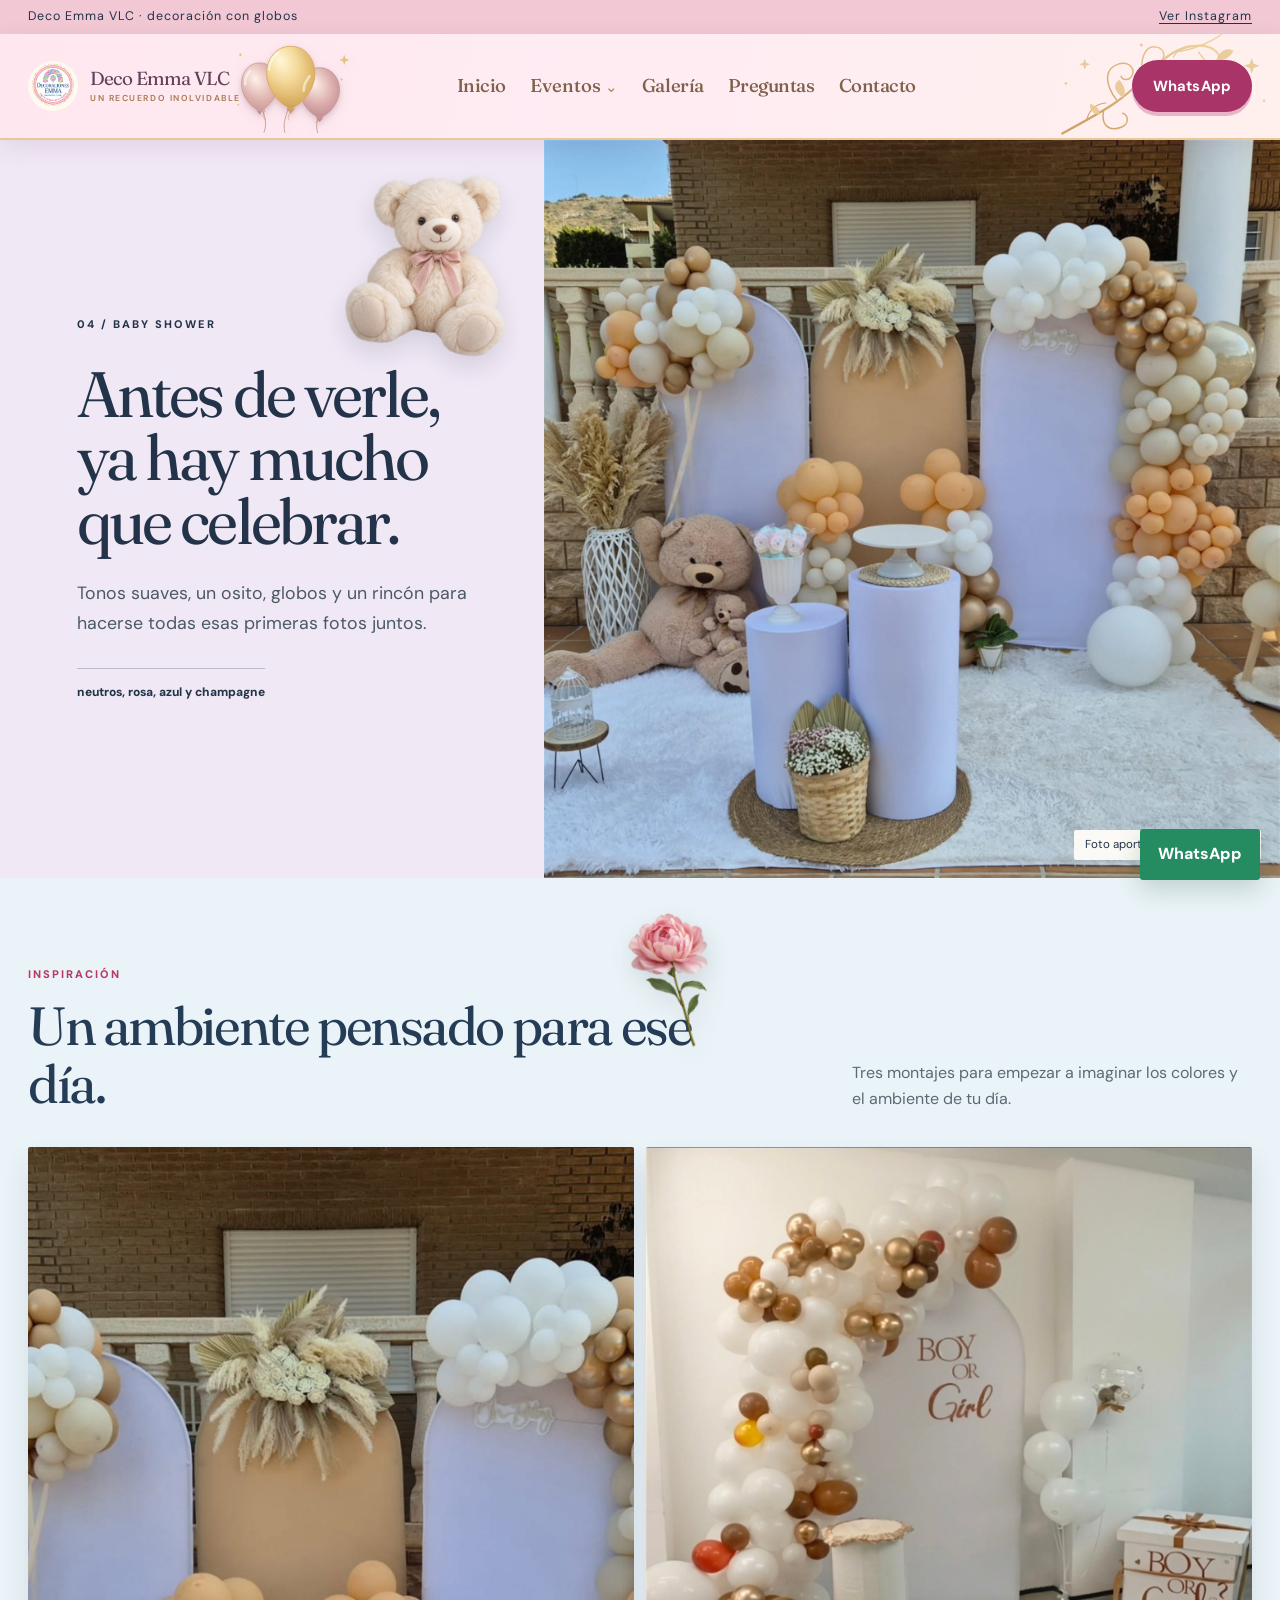
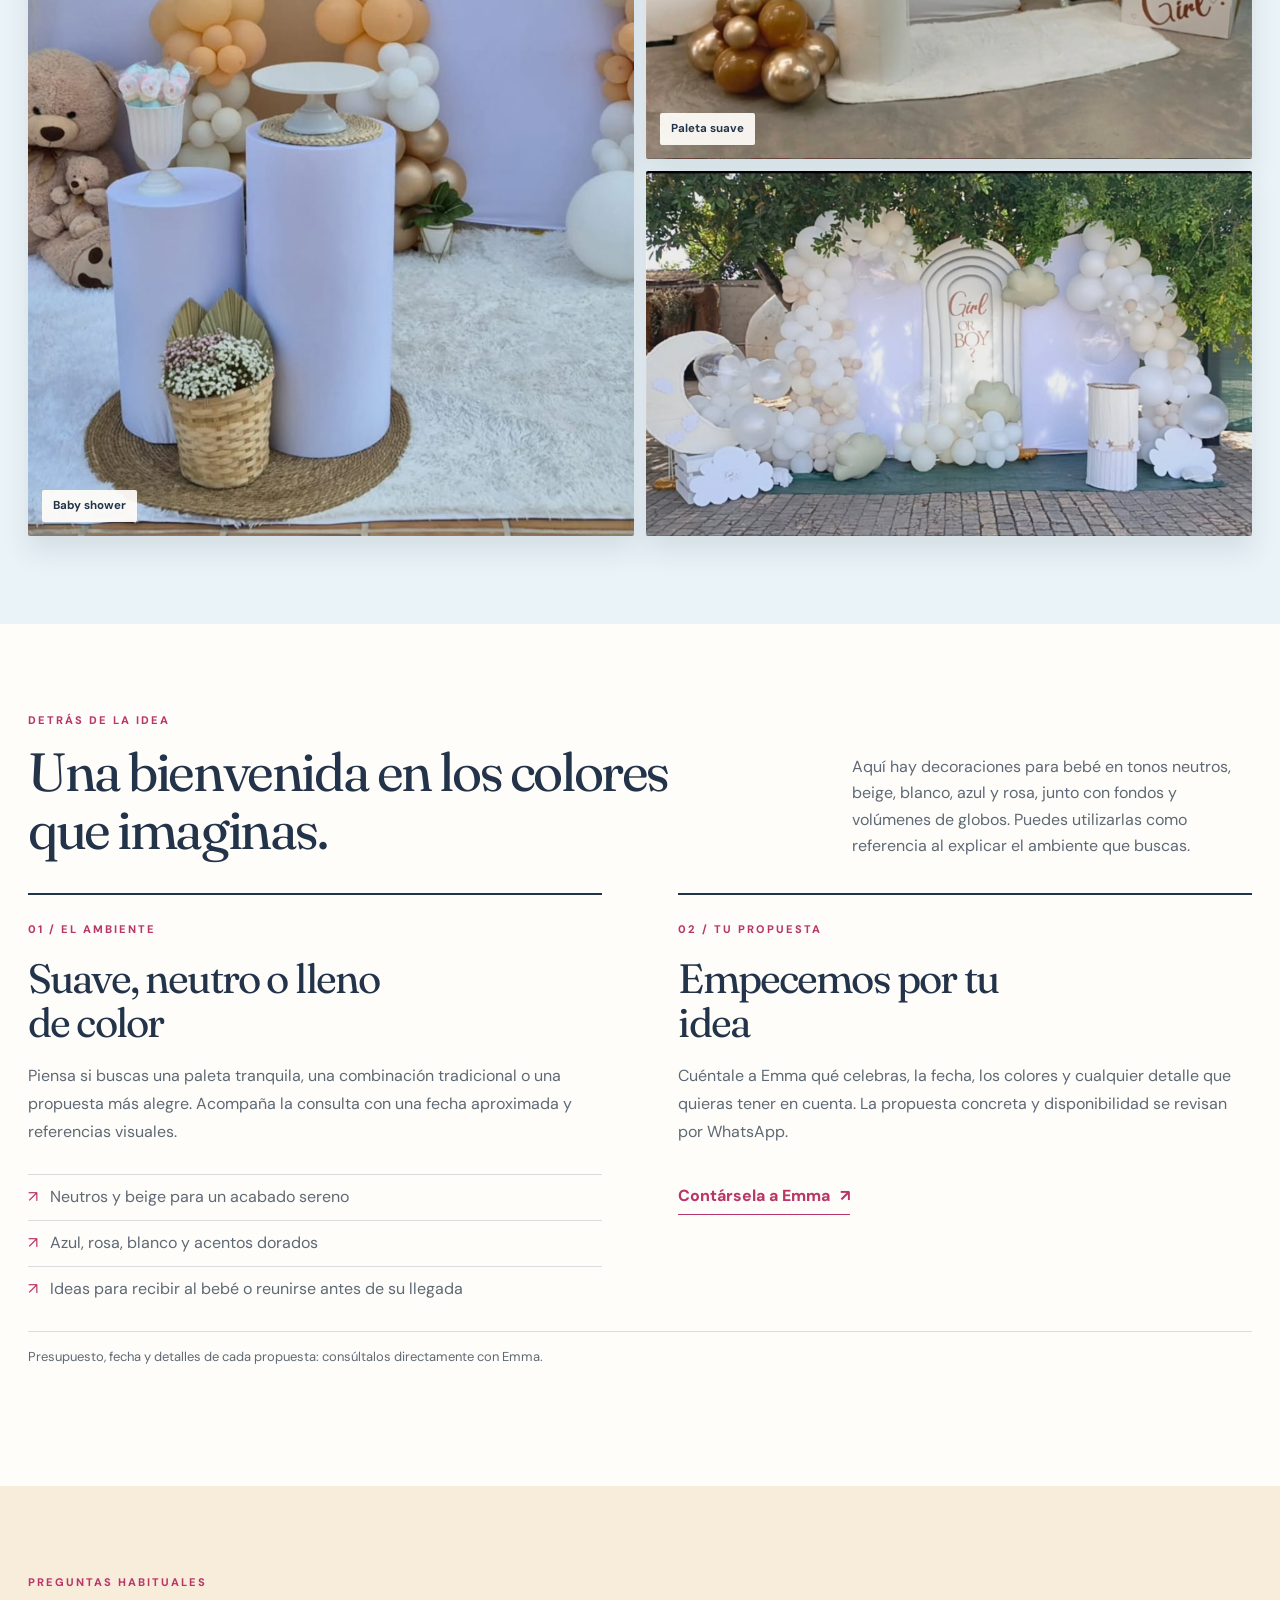
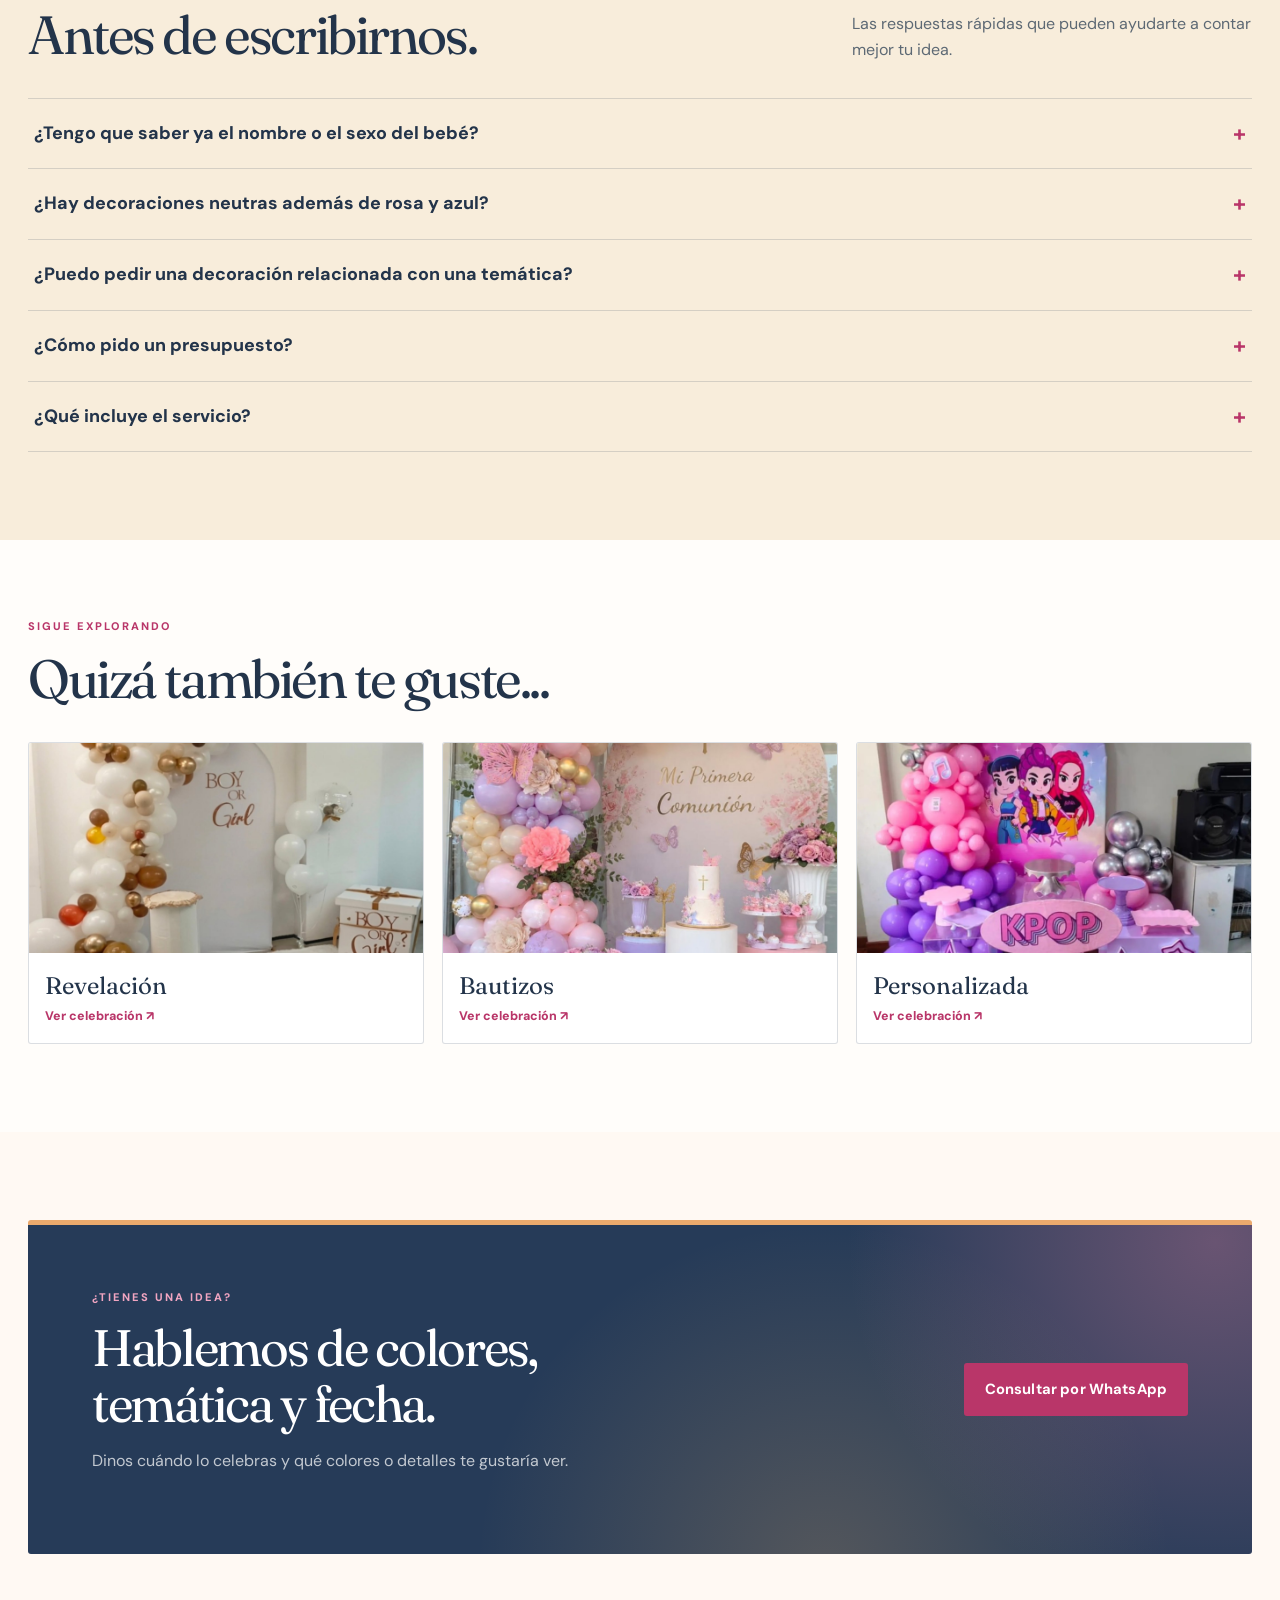
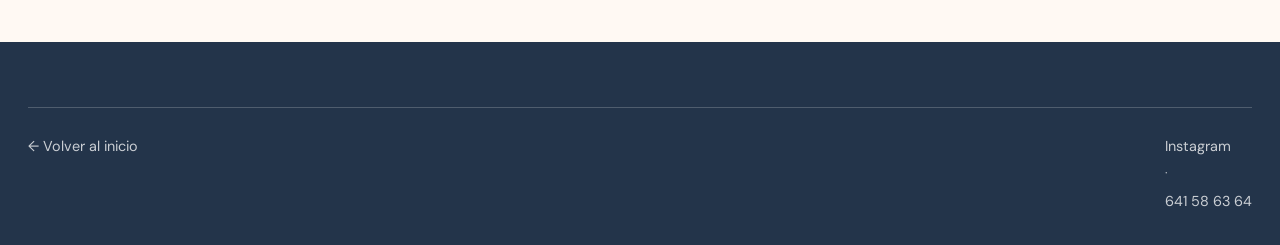
==== commit b86006a1: "Dar personalidad festiva a la navegacion" ====
--- a/baby-shower.html
+++ b/baby-shower.html
@@ -1,3 +1,3 @@
-<!doctype html><html lang="es"><head><meta charset="utf-8"><meta name="viewport" content="width=device-width,initial-scale=1"><title>Baby shower | Deco Emma VLC</title><meta name="description" content="Un rincón tierno y luminoso para celebrar la llegada del bebé. La propuesta puede moverse entre neutros, rosa, azul o una mezcla suave."><link rel="icon" href="logo.png"><link rel="stylesheet" href="assets/css/styles.css?v=celebration-5"></head><body>
+<!doctype html><html lang="es"><head><meta charset="utf-8"><meta name="viewport" content="width=device-width,initial-scale=1"><title>Baby shower | Deco Emma VLC</title><meta name="description" content="Un rincón tierno y luminoso para celebrar la llegada del bebé. La propuesta puede moverse entre neutros, rosa, azul o una mezcla suave."><link rel="icon" href="logo.png"><link rel="stylesheet" href="assets/css/styles.css?v=celebration-8"></head><body>
 <div class="topbar"><div class="container topbar-inner"><span>Deco Emma VLC · decoración con globos</span><a href="https://www.instagram.com/deco_emma_vlc/" target="_blank" rel="noopener noreferrer">Ver Instagram</a></div></div><header class="site-header"><div class="container nav"><a class="brand" href="index.html"><img src="logo.png" alt="Logo Deco Emma VLC"><span class="brand-name">Deco Emma VLC<span>un recuerdo inolvidable</span></span></a><button class="menu-toggle" aria-label="Abrir menú" aria-expanded="false">☰</button><nav class="nav-links"><a href="index.html">Inicio</a><a href="index.html#categorias">Categorías</a><a href="galeria.html">Galería</a><a href="#contacto">Contacto</a></nav><div class="nav-ctas"><a class="btn btn-pink" href="https://wa.me/34641586364?text=Hola%20Emma%2C%20quiero%20consultar%20una%20decoraci%C3%B3n%20de%20globos%20para%20baby%20shower.%20La%20fecha%20aproximada%20es%20__%20y%20me%20gustan%20estos%20colores%20o%20estilo%3A%20__" target="_blank" rel="noopener noreferrer">WhatsApp</a></div></div></header>
 <main><section class="page-hero"><div class="container page-hero-grid"><div><div class="kicker">04 / Baby shower</div><h1>Antes de verle, ya hay mucho que celebrar.</h1><p class="lead">Tonos suaves, un osito, globos y un rincón para hacerse todas esas primeras fotos juntos.</p><div class="chips"><span class="chip">neutros, rosa, azul y champagne</span></div></div><div class="page-hero-art"><img src="assets/images/social-web/social-194009.jpg" alt="Decoración de baby shower beige y blanca con un osito"></div></div></section><section class="section"><div class="container"><div class="section-head"><div><div class="kicker">Inspiración</div><h2>Un ambiente pensado para ese día.</h2></div><p>Estas imágenes son referencias visuales para conversar sobre colores y estilo; la propuesta final se adapta a tu celebración.</p></div><div class="gallery"><figure><img data-lightbox="assets/images/social-web/social-194009.jpg" src="assets/images/social-web/social-194009.jpg" alt="Decoración de baby shower beige y blanca con un osito"><figcaption>Baby shower</figcaption></figure><figure><img data-lightbox="assets/images/social-web/social-193912.jpg" src="assets/images/social-web/social-193912.jpg" alt="Arco blanco y dorado para una revelación"><figcaption>Paleta suave</figcaption></figure><figure><img src="assets/images/social-web/social-194003.jpg" alt="Montaje de revelación al aire libre con globos blancos" loading="lazy"></figure></div></div></section><section class="section" id="contacto"><div class="container cta-band"><div><div class="kicker" style="color:#f1a5c1">¿Tienes una idea?</div><h2>Hablemos de colores, temática y fecha.</h2><p>Dinos cuándo lo celebras y qué colores o detalles te gustaría ver.</p></div><a class="btn btn-pink" href="https://wa.me/34641586364?text=Hola%20Emma%2C%20quiero%20consultar%20una%20decoraci%C3%B3n%20de%20globos%20para%20baby%20shower.%20La%20fecha%20aproximada%20es%20__%20y%20me%20gustan%20estos%20colores%20o%20estilo%3A%20__" target="_blank" rel="noopener noreferrer">Consultar por WhatsApp</a></div></section></main><footer class="footer"><div class="container footer-bottom"><span><a href="index.html">← Volver al inicio</a></span><span><a href="https://www.instagram.com/deco_emma_vlc/" target="_blank" rel="noopener noreferrer">Instagram</a> · <a href="https://wa.me/34641586364" target="_blank" rel="noopener noreferrer">641 58 63 64</a></span></div></footer><a class="wa-float" href="https://wa.me/34641586364" target="_blank" rel="noopener noreferrer">WhatsApp</a><div class="modal" aria-hidden="true"><button class="modal-close" aria-label="Cerrar imagen">×</button><img src="" alt=""></div><script src="assets/js/script.js"></script></body></html>
--- a/assets/css/styles.css
+++ b/assets/css/styles.css
@@ -759,3 +759,54 @@
   .process-copy h2 { font-size:clamp(2.7rem,10vw,3.7rem); }
   .home-page .cta-band { border-radius:16px; }
 }
+
+/* Cabecera de celebración: rosa empolvado, luz dorada y ornamentos dibujados para la marca. */
+body { overflow-x:clip; }
+.site-header,.home-page .site-header {
+  isolation:isolate;
+  background:linear-gradient(105deg,#ffe7ef 0%,#ffecf3 52%,#fff0ed 100%);
+  border-bottom:2px solid #eac79b;
+  box-shadow:0 7px 23px rgba(99,54,77,.1);
+}
+.site-header::before,.site-header::after { content:""; position:absolute; z-index:0; pointer-events:none; background-repeat:no-repeat; background-size:contain; }
+.site-header::before { left:calc(50% - 405px); bottom:-20px; width:118px; height:116px; background-image:url('../icons/header-balloons.svg'); filter:drop-shadow(0 4px 6px rgba(101,58,75,.11)); }
+.site-header::after { right:0; top:0; width:225px; height:130px; background-image:url('../icons/header-flourish.svg'); opacity:.8; }
+.site-header .nav,.home-page .site-header .nav { position:relative; z-index:1; min-height:104px; }
+.site-header .brand-name,.home-page .site-header .brand-name { color:#624159; }
+.site-header .brand-name span,.home-page .site-header .brand-name span { color:#a97850; }
+.site-header .nav-links,.home-page .site-header .nav-links { gap:24px; color:#80624c; font-family:Fraunces,Georgia,serif; font-size:1.16rem; font-weight:500; letter-spacing:-.025em; }
+.site-header .nav-links > a,.site-header .nav-category > button { color:inherit; font-weight:500; transition:color .2s ease,transform .2s ease; }
+.site-header .nav-links > a:hover,.site-header .nav-category > button:hover { color:#af2f61; transform:translateY(-2px); }
+.site-header .nav-links > a[aria-current="page"],.home-page .site-header .nav-links > a[aria-current="page"] { color:#a62f61; }
+.site-header .nav-links > a[aria-current="page"]::after,.home-page .site-header .nav-links > a[aria-current="page"]::after { content:""; position:absolute; left:0; right:0; bottom:-8px; height:2px; border-radius:4px; background:#d6ab68; }
+.site-header .nav-category > button span { color:#b48155; font-size:.95rem; }
+.site-header .category-menu { border:1px solid #e9bed0; border-radius:13px; background:#fff9f7; box-shadow:0 15px 34px rgba(95,50,71,.14); }
+.site-header .category-menu a { font-family:"DM Sans",sans-serif; font-size:.84rem; font-weight:700; letter-spacing:0; }
+.site-header .category-menu a:hover { background:#ffecf2; }
+.site-header .nav-instagram { color:#8d5366; }
+.site-header .nav-ctas .btn-pink { border-radius:100px; background:#a93468; box-shadow:0 4px 0 #e8b5c8; }
+.site-header .nav-ctas .btn-pink:hover { background:#912555; box-shadow:0 2px 0 #e8b5c8; }
+.site-header .menu-toggle { border-color:#dfabc0; border-radius:50%; background:#fff7f9; color:#9f3061; }
+@media (max-width:1150px) {
+  .site-header::before { display:none; }
+  .site-header::after { width:175px; right:-35px; opacity:.42; }
+  .site-header .nav-links,.home-page .site-header .nav-links { gap:15px; font-size:1rem; }
+}
+@media (min-width:681px) and (max-width:900px) {
+  .site-header .nav,.home-page .site-header .nav { min-height:86px; }
+  .site-header .brand { min-width:0; }
+  .site-header .brand-name { display:none; }
+  .site-header .nav-links,.home-page .site-header .nav-links { gap:12px; font-size:.95rem; }
+}
+@media (max-width:680px) {
+  .site-header,.home-page .site-header { border-bottom-color:#e9c09a; }
+  .site-header::before { display:none; }
+  .site-header::after { top:-10px; right:-30px; width:110px; height:75px; opacity:.38; }
+  .site-header .nav,.home-page .site-header .nav { min-height:70px; }
+  .site-header .nav-links,.home-page .site-header .nav-links { top:70px; font-family:"DM Sans",sans-serif; font-size:.91rem; font-weight:800; letter-spacing:0; background:#fff5f7; border:1px solid #e7c1cf; }
+  .site-header .nav-links > a,.site-header .nav-category > button { font-weight:800; }
+  .site-header .nav-links > a[aria-current="page"]::after { display:none; }
+  .site-header .category-menu,.home-page .site-header .category-menu { border:0; background:transparent; box-shadow:none; }
+  .site-header .category-menu a { background:#fffaf8; border-radius:9px; border-color:#ead4dc; }
+  .site-header .nav-ctas .btn-pink { box-shadow:0 3px 0 #e8b5c8; }
+}
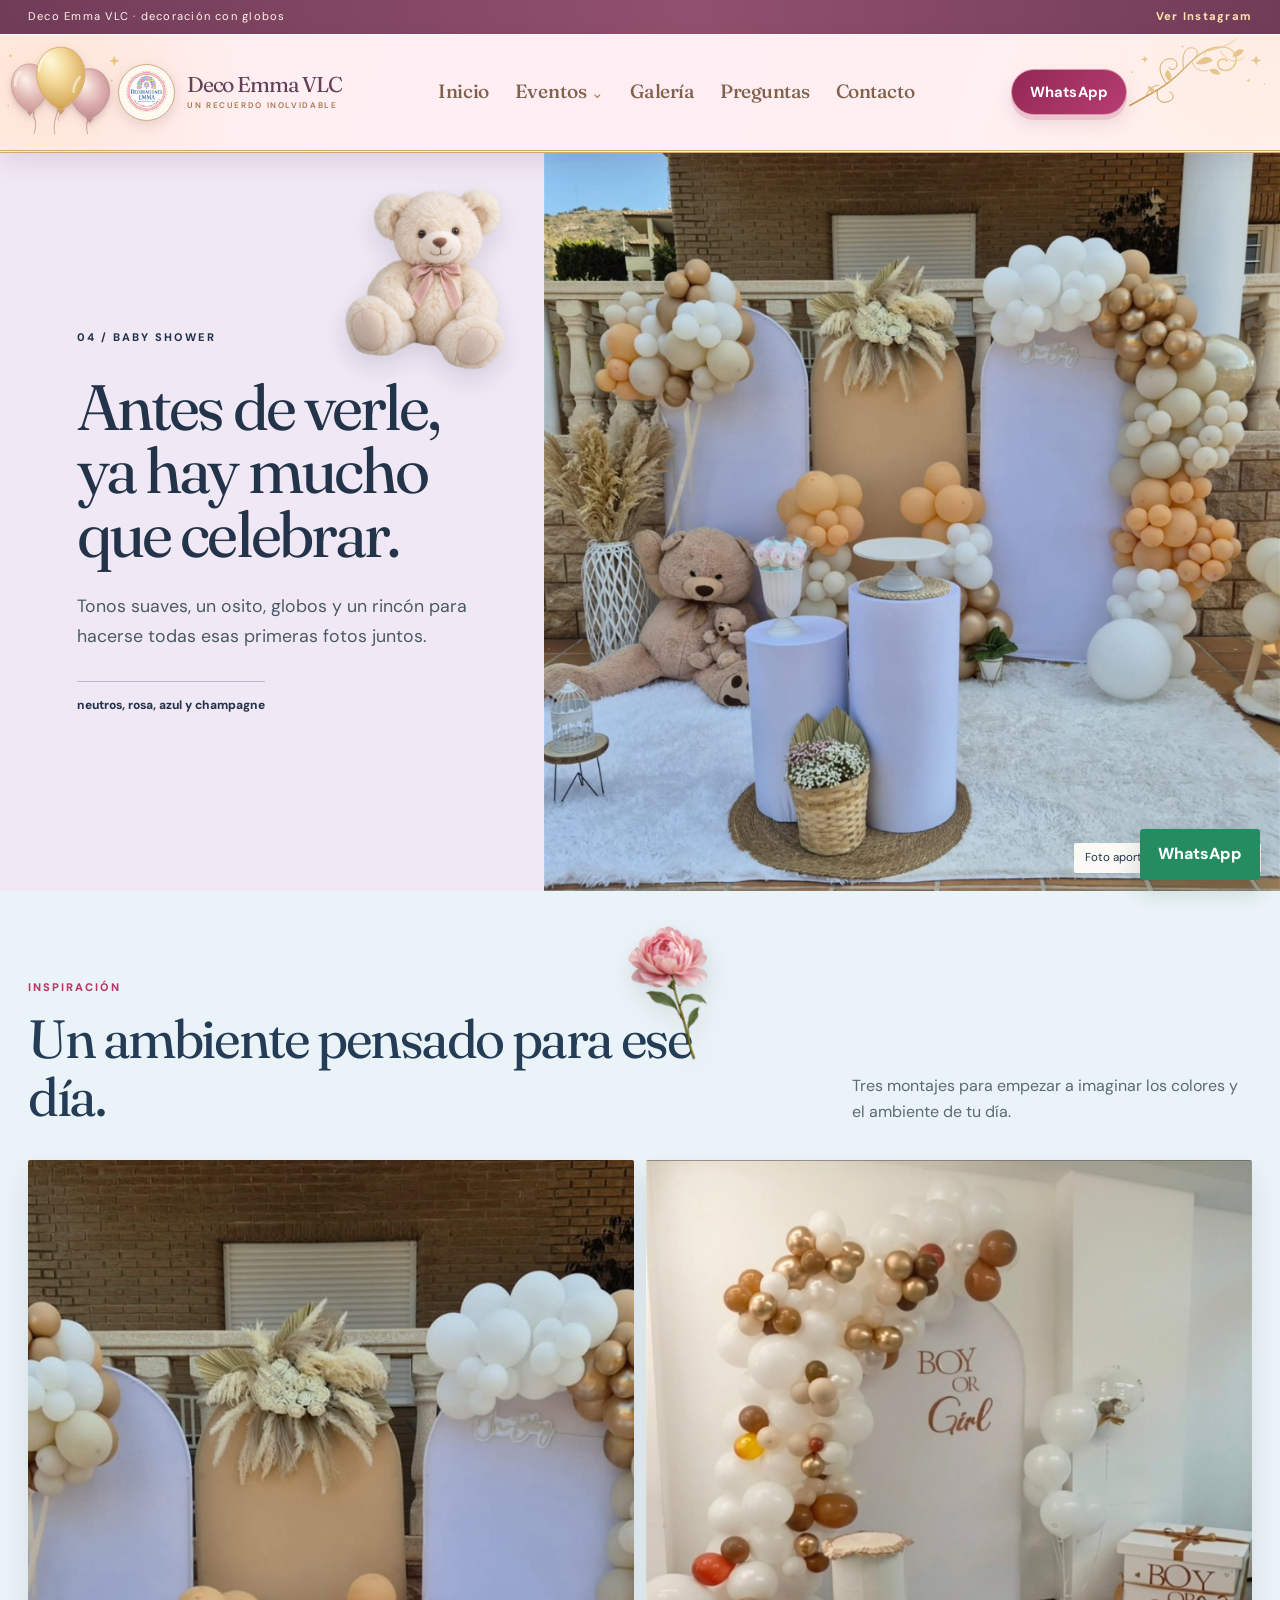
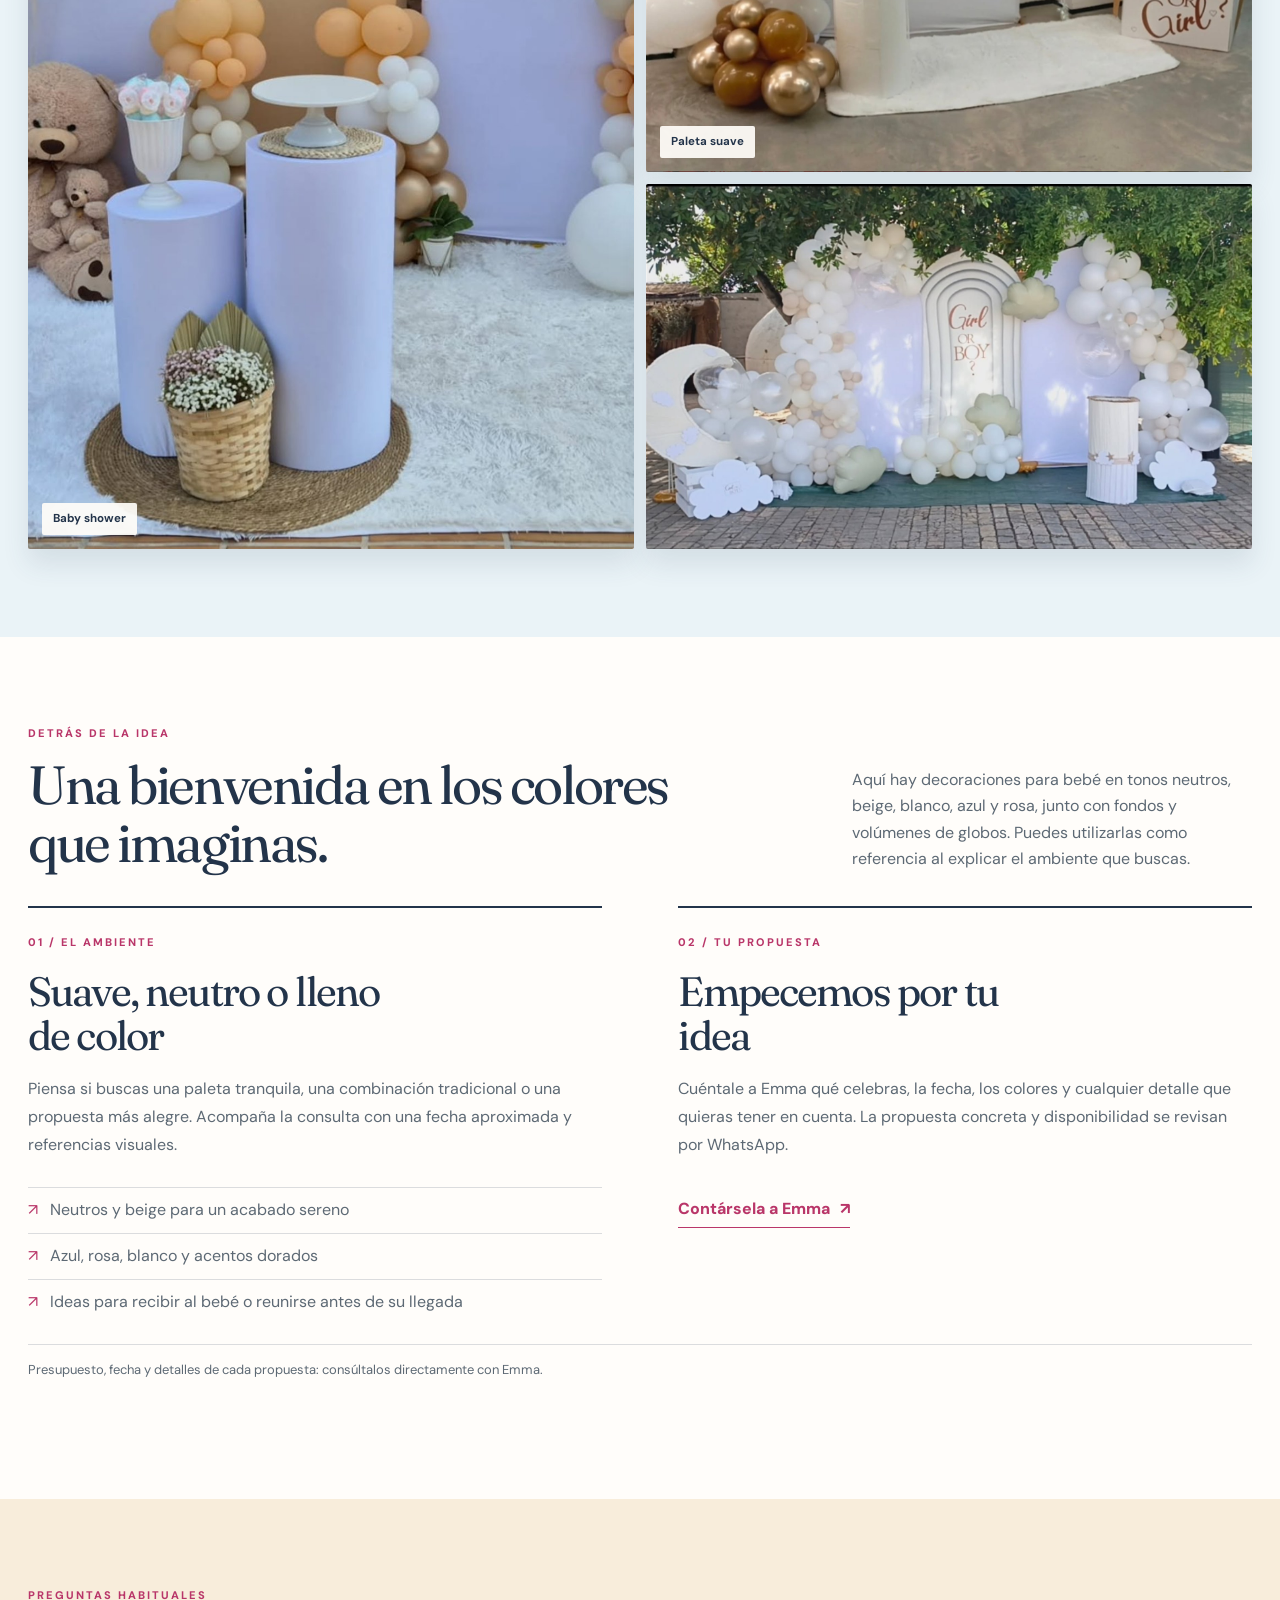
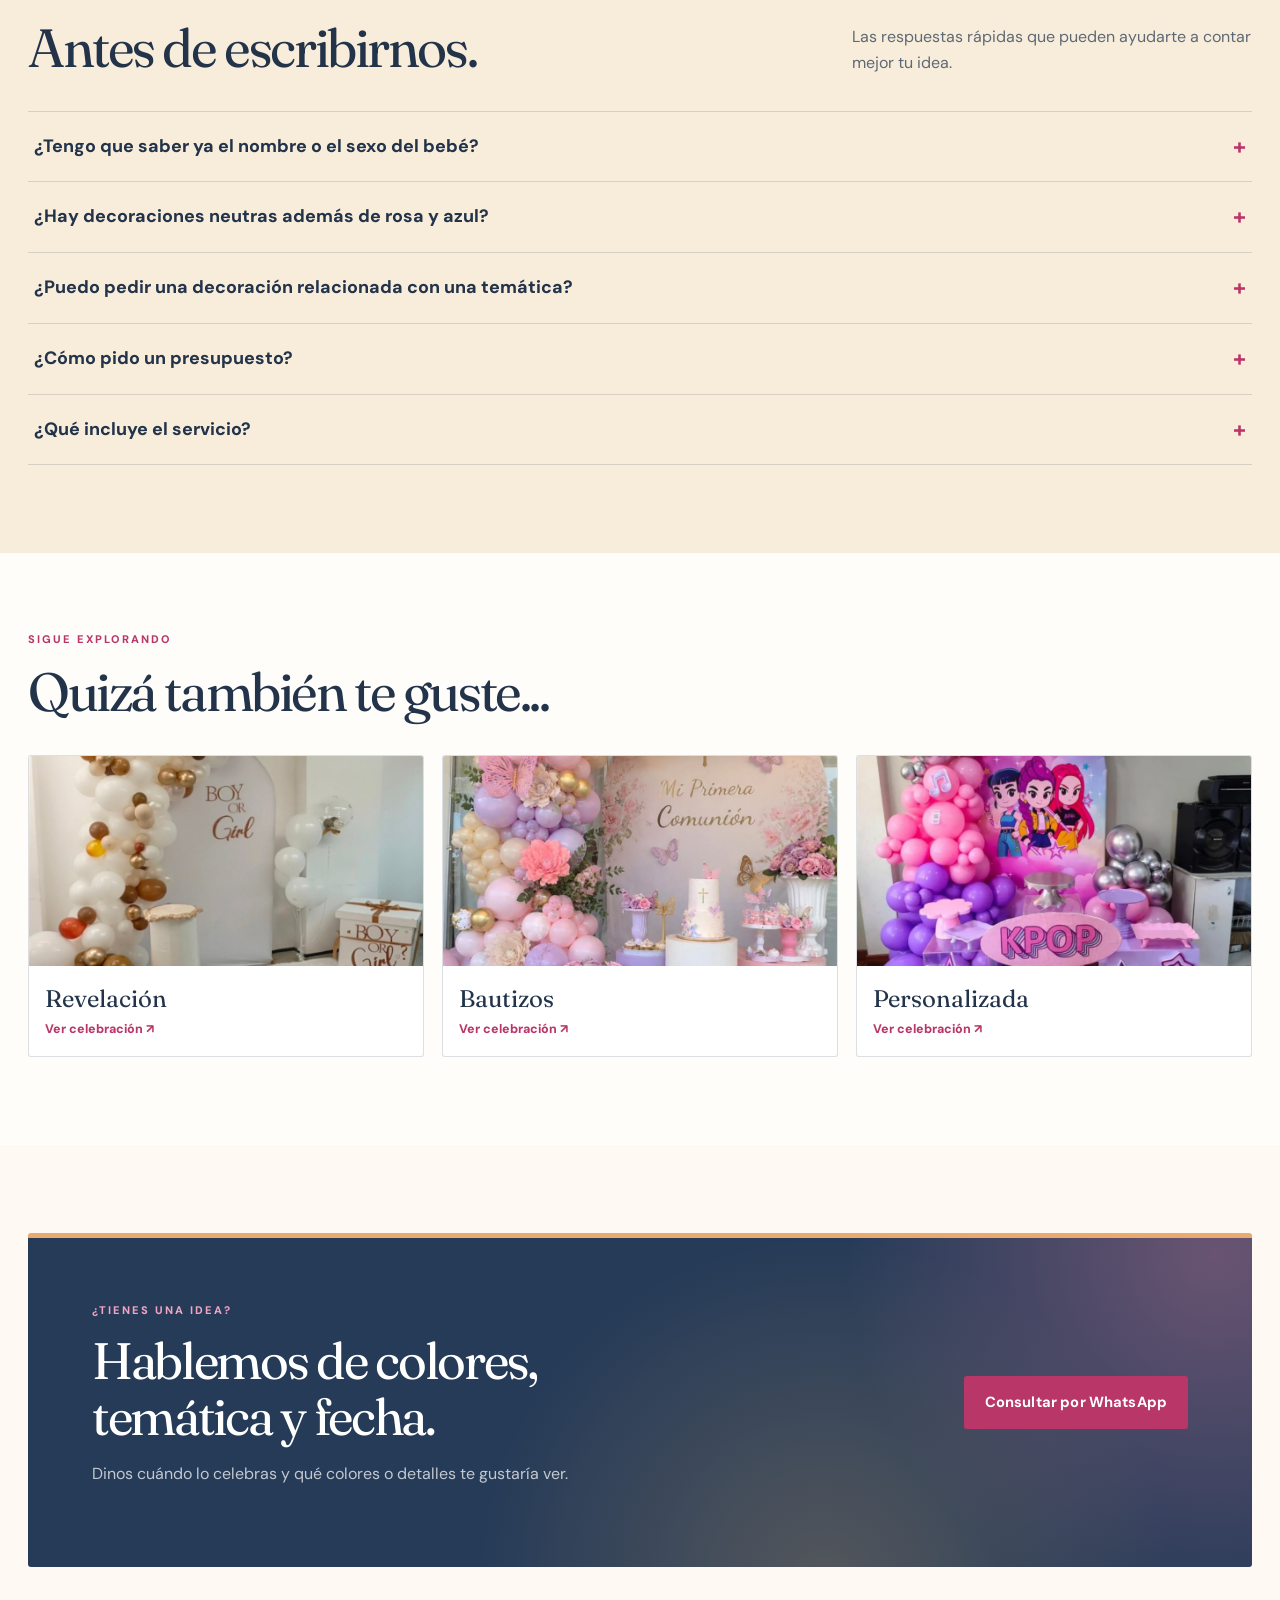
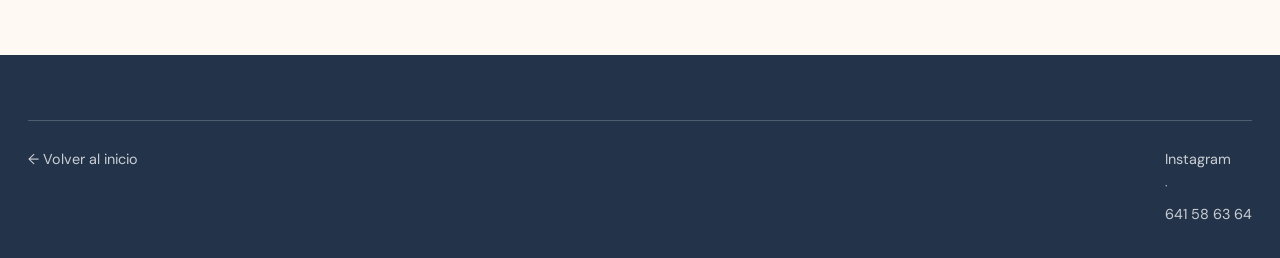
==== commit 3f4b1895: "Refinar cabecera premium y menu de eventos" ====
--- a/baby-shower.html
+++ b/baby-shower.html
@@ -1,3 +1,3 @@
-<!doctype html><html lang="es"><head><meta charset="utf-8"><meta name="viewport" content="width=device-width,initial-scale=1"><title>Baby shower | Deco Emma VLC</title><meta name="description" content="Un rincón tierno y luminoso para celebrar la llegada del bebé. La propuesta puede moverse entre neutros, rosa, azul o una mezcla suave."><link rel="icon" href="logo.png"><link rel="stylesheet" href="assets/css/styles.css?v=celebration-8"></head><body>
+<!doctype html><html lang="es"><head><meta charset="utf-8"><meta name="viewport" content="width=device-width,initial-scale=1"><title>Baby shower | Deco Emma VLC</title><meta name="description" content="Un rincón tierno y luminoso para celebrar la llegada del bebé. La propuesta puede moverse entre neutros, rosa, azul o una mezcla suave."><link rel="icon" href="logo.png"><link rel="stylesheet" href="assets/css/styles.css?v=celebration-9"></head><body>
 <div class="topbar"><div class="container topbar-inner"><span>Deco Emma VLC · decoración con globos</span><a href="https://www.instagram.com/deco_emma_vlc/" target="_blank" rel="noopener noreferrer">Ver Instagram</a></div></div><header class="site-header"><div class="container nav"><a class="brand" href="index.html"><img src="logo.png" alt="Logo Deco Emma VLC"><span class="brand-name">Deco Emma VLC<span>un recuerdo inolvidable</span></span></a><button class="menu-toggle" aria-label="Abrir menú" aria-expanded="false">☰</button><nav class="nav-links"><a href="index.html">Inicio</a><a href="index.html#categorias">Categorías</a><a href="galeria.html">Galería</a><a href="#contacto">Contacto</a></nav><div class="nav-ctas"><a class="btn btn-pink" href="https://wa.me/34641586364?text=Hola%20Emma%2C%20quiero%20consultar%20una%20decoraci%C3%B3n%20de%20globos%20para%20baby%20shower.%20La%20fecha%20aproximada%20es%20__%20y%20me%20gustan%20estos%20colores%20o%20estilo%3A%20__" target="_blank" rel="noopener noreferrer">WhatsApp</a></div></div></header>
-<main><section class="page-hero"><div class="container page-hero-grid"><div><div class="kicker">04 / Baby shower</div><h1>Antes de verle, ya hay mucho que celebrar.</h1><p class="lead">Tonos suaves, un osito, globos y un rincón para hacerse todas esas primeras fotos juntos.</p><div class="chips"><span class="chip">neutros, rosa, azul y champagne</span></div></div><div class="page-hero-art"><img src="assets/images/social-web/social-194009.jpg" alt="Decoración de baby shower beige y blanca con un osito"></div></div></section><section class="section"><div class="container"><div class="section-head"><div><div class="kicker">Inspiración</div><h2>Un ambiente pensado para ese día.</h2></div><p>Estas imágenes son referencias visuales para conversar sobre colores y estilo; la propuesta final se adapta a tu celebración.</p></div><div class="gallery"><figure><img data-lightbox="assets/images/social-web/social-194009.jpg" src="assets/images/social-web/social-194009.jpg" alt="Decoración de baby shower beige y blanca con un osito"><figcaption>Baby shower</figcaption></figure><figure><img data-lightbox="assets/images/social-web/social-193912.jpg" src="assets/images/social-web/social-193912.jpg" alt="Arco blanco y dorado para una revelación"><figcaption>Paleta suave</figcaption></figure><figure><img src="assets/images/social-web/social-194003.jpg" alt="Montaje de revelación al aire libre con globos blancos" loading="lazy"></figure></div></div></section><section class="section" id="contacto"><div class="container cta-band"><div><div class="kicker" style="color:#f1a5c1">¿Tienes una idea?</div><h2>Hablemos de colores, temática y fecha.</h2><p>Dinos cuándo lo celebras y qué colores o detalles te gustaría ver.</p></div><a class="btn btn-pink" href="https://wa.me/34641586364?text=Hola%20Emma%2C%20quiero%20consultar%20una%20decoraci%C3%B3n%20de%20globos%20para%20baby%20shower.%20La%20fecha%20aproximada%20es%20__%20y%20me%20gustan%20estos%20colores%20o%20estilo%3A%20__" target="_blank" rel="noopener noreferrer">Consultar por WhatsApp</a></div></section></main><footer class="footer"><div class="container footer-bottom"><span><a href="index.html">← Volver al inicio</a></span><span><a href="https://www.instagram.com/deco_emma_vlc/" target="_blank" rel="noopener noreferrer">Instagram</a> · <a href="https://wa.me/34641586364" target="_blank" rel="noopener noreferrer">641 58 63 64</a></span></div></footer><a class="wa-float" href="https://wa.me/34641586364" target="_blank" rel="noopener noreferrer">WhatsApp</a><div class="modal" aria-hidden="true"><button class="modal-close" aria-label="Cerrar imagen">×</button><img src="" alt=""></div><script src="assets/js/script.js"></script></body></html>
+<main><section class="page-hero"><div class="container page-hero-grid"><div><div class="kicker">04 / Baby shower</div><h1>Antes de verle, ya hay mucho que celebrar.</h1><p class="lead">Tonos suaves, un osito, globos y un rincón para hacerse todas esas primeras fotos juntos.</p><div class="chips"><span class="chip">neutros, rosa, azul y champagne</span></div></div><div class="page-hero-art"><img src="assets/images/social-web/social-194009.jpg" alt="Decoración de baby shower beige y blanca con un osito"></div></div></section><section class="section"><div class="container"><div class="section-head"><div><div class="kicker">Inspiración</div><h2>Un ambiente pensado para ese día.</h2></div><p>Estas imágenes son referencias visuales para conversar sobre colores y estilo; la propuesta final se adapta a tu celebración.</p></div><div class="gallery"><figure><img data-lightbox="assets/images/social-web/social-194009.jpg" src="assets/images/social-web/social-194009.jpg" alt="Decoración de baby shower beige y blanca con un osito"><figcaption>Baby shower</figcaption></figure><figure><img data-lightbox="assets/images/social-web/social-193912.jpg" src="assets/images/social-web/social-193912.jpg" alt="Arco blanco y dorado para una revelación"><figcaption>Paleta suave</figcaption></figure><figure><img src="assets/images/social-web/social-194003.jpg" alt="Montaje de revelación al aire libre con globos blancos" loading="lazy"></figure></div></div></section><section class="section" id="contacto"><div class="container cta-band"><div><div class="kicker" style="color:#f1a5c1">¿Tienes una idea?</div><h2>Hablemos de colores, temática y fecha.</h2><p>Dinos cuándo lo celebras y qué colores o detalles te gustaría ver.</p></div><a class="btn btn-pink" href="https://wa.me/34641586364?text=Hola%20Emma%2C%20quiero%20consultar%20una%20decoraci%C3%B3n%20de%20globos%20para%20baby%20shower.%20La%20fecha%20aproximada%20es%20__%20y%20me%20gustan%20estos%20colores%20o%20estilo%3A%20__" target="_blank" rel="noopener noreferrer">Consultar por WhatsApp</a></div></section></main><footer class="footer"><div class="container footer-bottom"><span><a href="index.html">← Volver al inicio</a></span><span><a href="https://www.instagram.com/deco_emma_vlc/" target="_blank" rel="noopener noreferrer">Instagram</a> · <a href="https://wa.me/34641586364" target="_blank" rel="noopener noreferrer">641 58 63 64</a></span></div></footer><a class="wa-float" href="https://wa.me/34641586364" target="_blank" rel="noopener noreferrer">WhatsApp</a><div class="modal" aria-hidden="true"><button class="modal-close" aria-label="Cerrar imagen">×</button><img src="" alt=""></div><script src="assets/js/script.js?v=celebration-9"></script></body></html>
--- a/assets/css/styles.css
+++ b/assets/css/styles.css
@@ -810,3 +810,83 @@
   .site-header .category-menu a { background:#fffaf8; border-radius:9px; border-color:#ead4dc; }
   .site-header .nav-ctas .btn-pink { box-shadow:0 3px 0 #e8b5c8; }
 }
+
+/* Edición premium: marco, aire y una galería de eventos dentro del menú. */
+.topbar,.home-page .topbar { background:linear-gradient(90deg,#713c58,#91506d 54%,#713c58); color:#fff2ed; font-size:.7rem; letter-spacing:.11em; }
+.topbar a,.home-page .topbar a { color:#ffe0ad; font-weight:800; text-decoration:none; }
+.topbar a:hover { color:#fff; }
+.topbar-spark { color:#ffd69b; }
+.site-header,.home-page .site-header {
+  background:radial-gradient(circle at 3% 40%,rgba(255,211,158,.34),transparent 18%),radial-gradient(circle at 100% 0%,rgba(255,222,191,.26),transparent 20%),linear-gradient(110deg,#fff0f2,#ffedf3 52%,#fff2ee);
+  border-bottom:3px double #d4a76f;
+  box-shadow:inset 0 1px 0 rgba(255,255,255,.9),0 10px 24px rgba(88,49,66,.11);
+}
+.site-header::before { left:max(0px,calc(50% - 635px)); top:9px; bottom:auto; width:118px; height:112px; }
+.site-header::after { right:max(0px,calc(50% - 635px)); top:5px; width:150px; height:118px; opacity:.95; }
+.site-header .nav,.home-page .site-header .nav { min-height:116px; gap:20px; }
+.site-header .brand { min-width:220px; }
+.site-header .brand img { width:57px; height:57px; padding:3px; border:1px solid #d6ad78; background:#fff7f6; box-shadow:0 4px 13px rgba(89,55,70,.16); }
+.site-header .brand-name,.home-page .site-header .brand-name { font-size:1.34rem; line-height:1.05; letter-spacing:-.055em; }
+.site-header .brand-name span,.home-page .site-header .brand-name span { margin-top:7px; font-size:.51rem; letter-spacing:.2em; }
+.home-page .site-header .brand-emblem { width:66px; height:66px; background:radial-gradient(circle,#fff9f3 47%,#f8dbe5 100%); box-shadow:0 0 0 4px rgba(255,255,255,.65); }
+.home-page .site-header .brand-emblem::before { inset:-5px; border-color:#d6ac78; }
+.home-page .site-header .brand img { width:57px; height:57px; padding:2px; }
+.site-header .nav-links,.home-page .site-header .nav-links { gap:26px; font-size:1.2rem; }
+.site-header .nav-links > a,.site-header .nav-category > button { position:relative; white-space:nowrap; }
+.site-header .nav-links > a::after,.site-header .nav-category > button::after { content:""; position:absolute; left:50%; right:50%; bottom:-12px; height:2px; background:linear-gradient(90deg,#c48a52,#edcf97,#c48a52); transition:left .25s ease,right .25s ease; }
+.site-header .nav-links > a:hover::after,.site-header .nav-category > button:hover::after,.site-header .nav-category.open > button::after,.site-header .nav-links > a[aria-current="page"]::after { left:0; right:0; }
+.site-header .nav-ctas { gap:13px; }
+.site-header .nav-instagram { font-size:.77rem; letter-spacing:.02em; }
+.site-header .nav-ctas .btn-pink,.home-page .site-header .nav-ctas .btn-pink { min-height:46px; padding:10px 18px; background:linear-gradient(135deg,#922854,#b63d72); border:1px solid #d996a9; box-shadow:0 5px 0 #edc4ce,0 9px 18px rgba(124,45,83,.13); }
+.site-header .nav-ctas .btn-pink:hover { background:linear-gradient(135deg,#842048,#a93266); box-shadow:0 2px 0 #edc4ce,0 7px 16px rgba(124,45,83,.15); }
+@media (min-width:1191px) {
+  .site-header .nav,.home-page .site-header .nav { padding-left:90px; padding-right:125px; }
+}
+@media (min-width:901px) {
+  .site-header .category-menu,.home-page .site-header .category-menu { width:468px; top:43px; left:-35px; padding:15px; border:1px solid #e8c6cc; border-top:3px solid #d4a76f; border-radius:13px; background:#fffaf7; box-shadow:0 20px 46px rgba(80,42,61,.2); }
+  .site-header .nav-category:hover .category-menu,.site-header .nav-category:focus-within .category-menu,.site-header .nav-category.open .category-menu { display:grid; grid-template-columns:repeat(2,minmax(0,1fr)); gap:8px; }
+  .site-header .category-menu::before { content:"UN MOMENTO PARA CELEBRAR"; grid-column:1/-1; padding:0 3px 7px; color:#9b6371; font-family:"DM Sans",sans-serif; font-size:.62rem; font-weight:800; letter-spacing:.18em; }
+  .site-header .category-menu a { display:grid; grid-template-columns:52px minmax(0,1fr); grid-template-rows:1fr; align-items:center; min-height:62px; gap:8px; padding:5px; border:1px solid #f0dfe2; border-radius:8px; background:#fff; color:#664858; }
+  .site-header .category-menu a:hover { border-color:#d8a4b3; background:#fff2f5; transform:translateY(-2px); }
+  .site-header .category-menu a::before { content:""; grid-column:1; grid-row:1; width:52px; height:50px; border-radius:5px; background-size:cover; background-position:center; }
+  .site-header .category-menu a:nth-child(1)::before { background-image:url('../images/social-web/social-193904.jpg'); }
+  .site-header .category-menu a:nth-child(2)::before { background-image:url('../images/social-web/social-194041.jpg'); }
+  .site-header .category-menu a:nth-child(3)::before { background-image:url('../images/social-web/social-193912.jpg'); }
+  .site-header .category-menu a:nth-child(4)::before { background-image:url('../images/social-web/social-194009.jpg'); }
+  .site-header .category-menu a:nth-child(5)::before { background-image:url('../images/social-web/social-194018.jpg'); }
+  .site-header .category-menu a:nth-child(6)::before { background-image:url('../images/social-web/social-194032.jpg'); }
+  .site-header .category-menu a .menu-event-icon,.site-header .category-menu a .menu-event-arrow { display:none; }
+  .site-header .category-menu a span:nth-child(2) { grid-column:2; grid-row:1; font-family:Fraunces,Georgia,serif; font-size:1rem; font-weight:500; }
+}
+@media (max-width:1190px) and (min-width:901px) {
+  .site-header::before { display:none; }
+  .site-header::after { right:-22px; width:115px; opacity:.35; }
+  .site-header .nav-links,.home-page .site-header .nav-links { gap:15px; font-size:1rem; }
+  .site-header .brand { min-width:185px; }
+  .site-header .brand-name,.home-page .site-header .brand-name { font-size:1.18rem; }
+  .site-header .nav-instagram span { display:none; }
+}
+@media (max-width:900px) and (min-width:681px) {
+  .site-header::before { display:none; }
+  .site-header::after { opacity:.25; }
+  .site-header .nav,.home-page .site-header .nav { min-height:84px; }
+  .site-header .brand { min-width:0; }
+  .site-header .brand-name { display:none; }
+  .site-header .nav-links,.home-page .site-header .nav-links { gap:12px; font-size:.95rem; }
+}
+@media (max-width:680px) {
+  .site-header::before { display:none; }
+  .site-header::after { right:-29px; top:0; width:100px; height:75px; opacity:.33; }
+  .site-header .nav,.home-page .site-header .nav { min-height:70px; gap:8px; }
+  .site-header .brand { min-width:0; }
+  .site-header .brand img { width:42px; height:42px; padding:2px; }
+  .site-header .brand-name,.home-page .site-header .brand-name { font-size:1rem; }
+  .site-header .brand-name span,.home-page .site-header .brand-name span { margin-top:3px; font-size:.44rem; letter-spacing:.12em; }
+  .home-page .site-header .brand-emblem { width:44px; height:44px; box-shadow:none; }
+  .home-page .site-header .brand img { width:39px; height:39px; padding:1px; }
+  .site-header .nav-links,.home-page .site-header .nav-links { top:70px; }
+  .site-header .nav-links > a::after,.site-header .nav-category > button::after { display:none; }
+  .site-header .category-menu a::before { display:none; }
+  .site-header .nav-ctas .btn-pink,.home-page .site-header .nav-ctas .btn-pink { min-height:37px; padding:7px 11px; box-shadow:0 3px 0 #edc4ce; }
+}
+.site-header .nav-category:not(.open) .category-menu { display:none!important; }
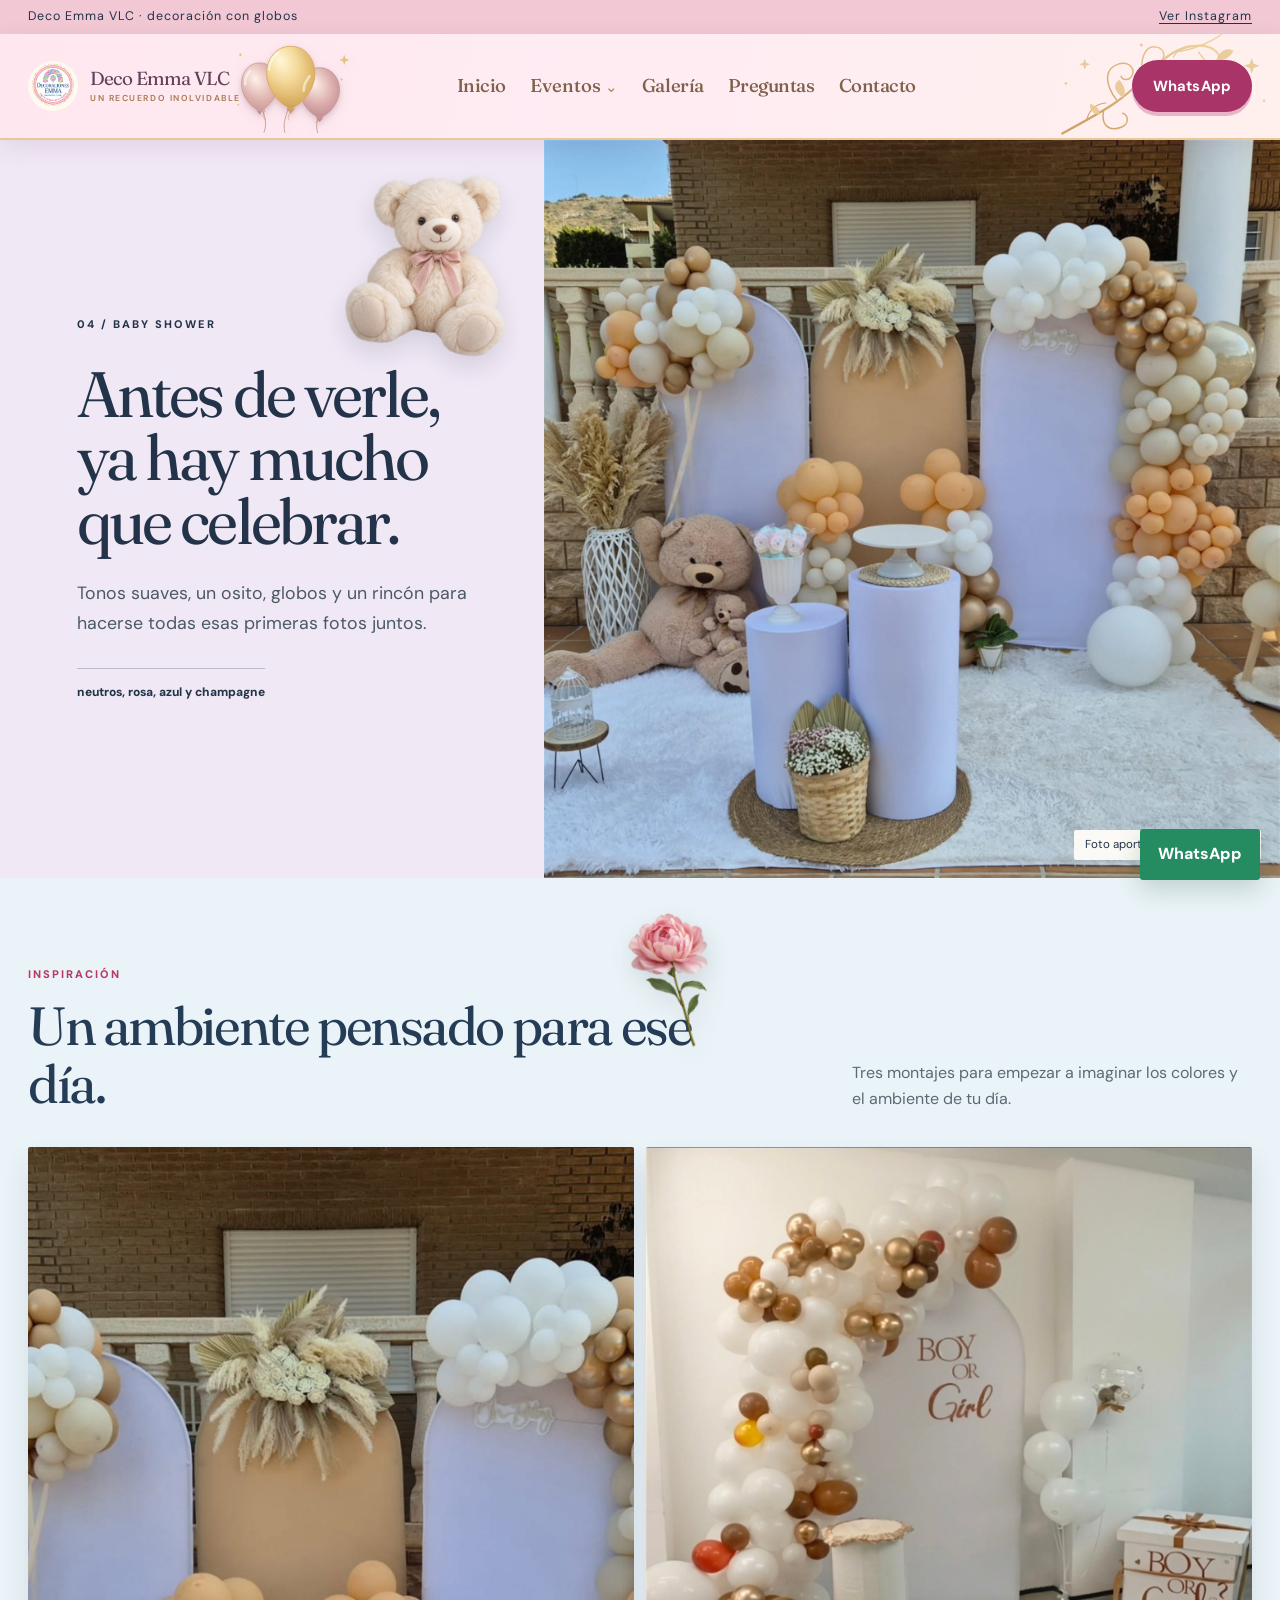
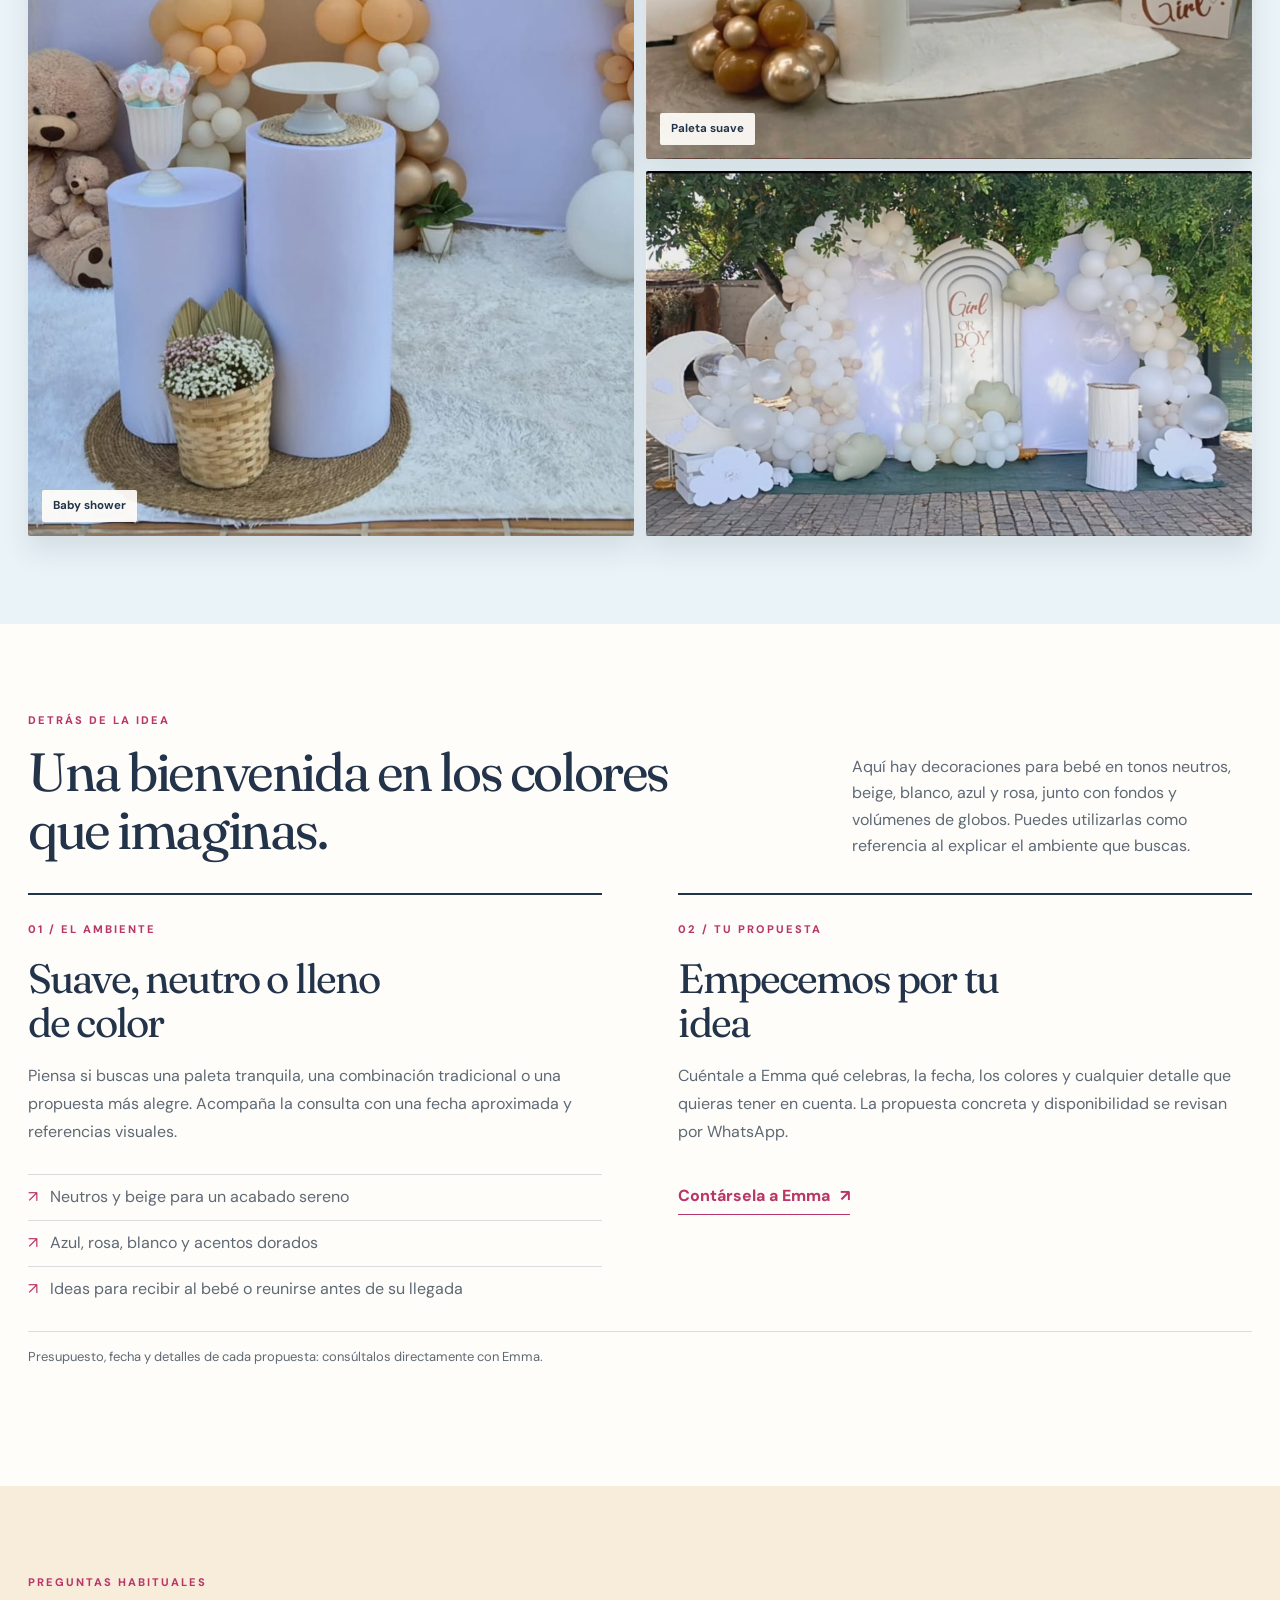
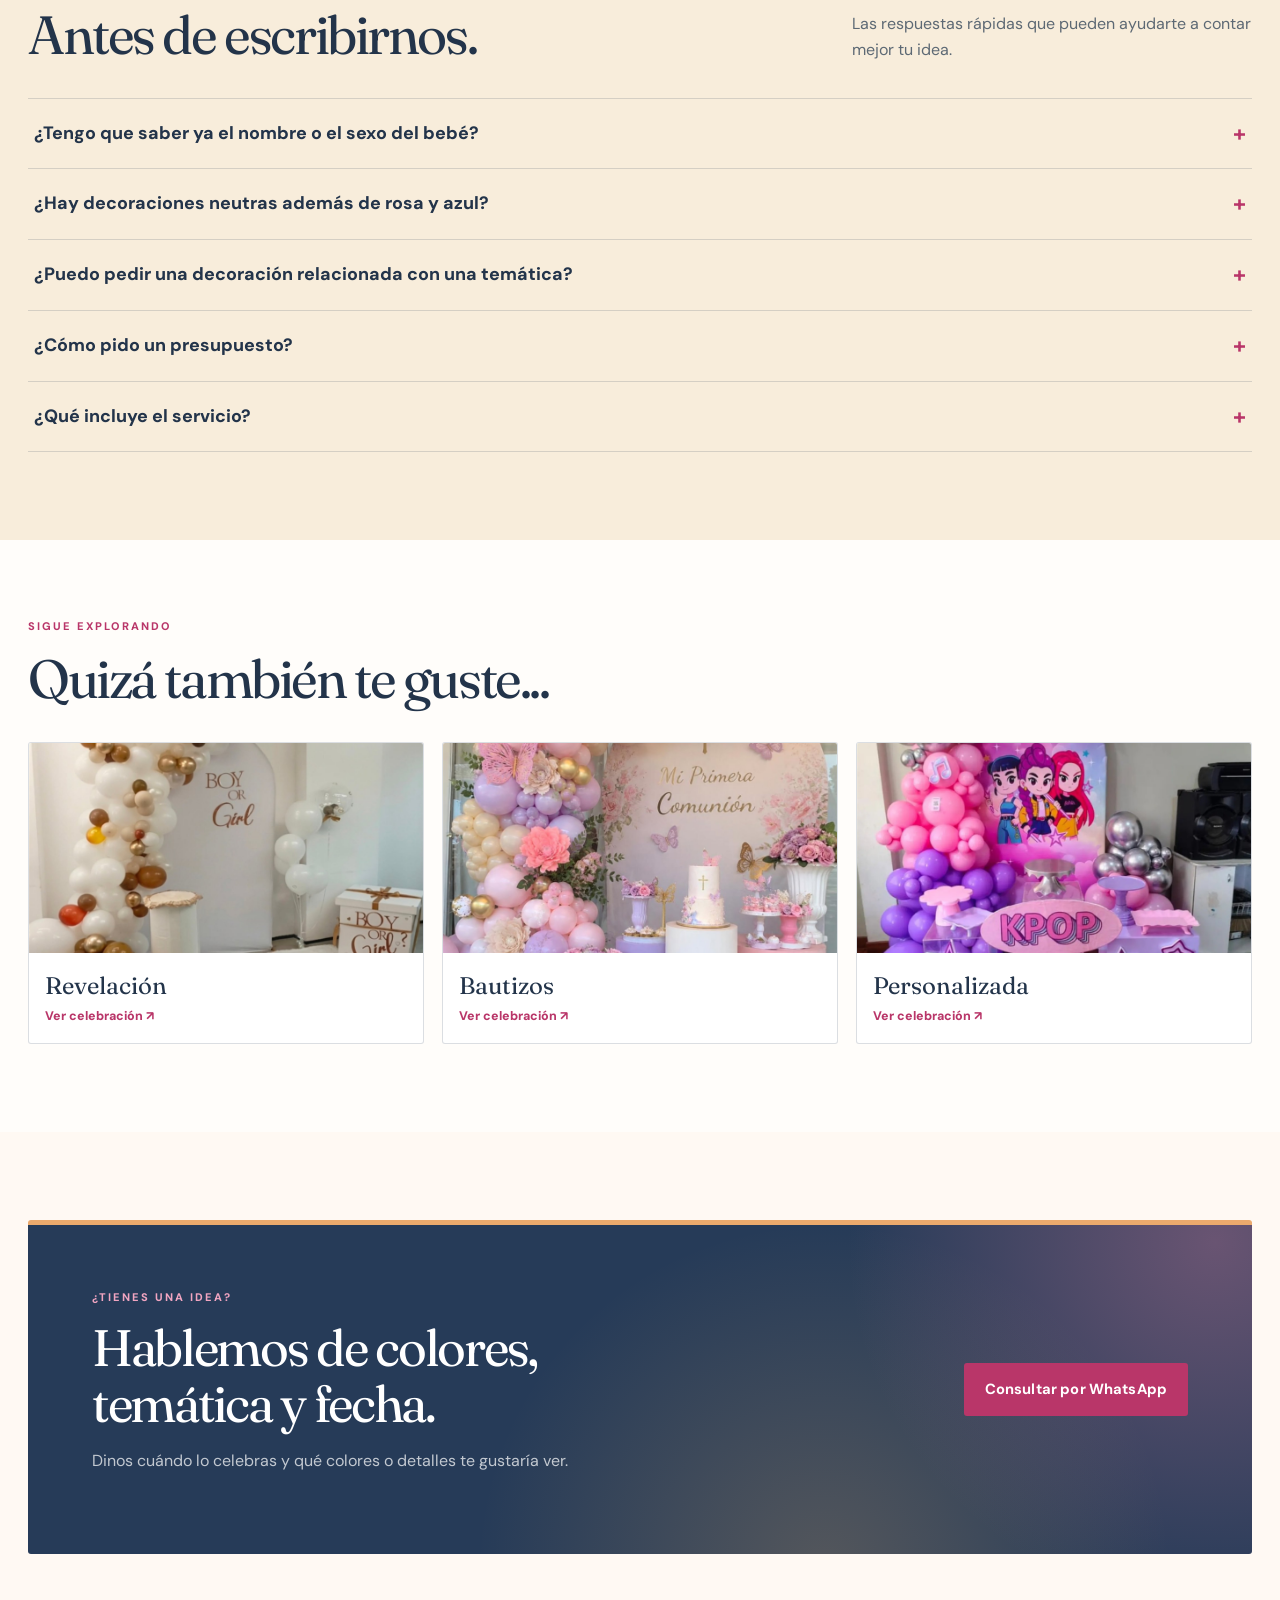
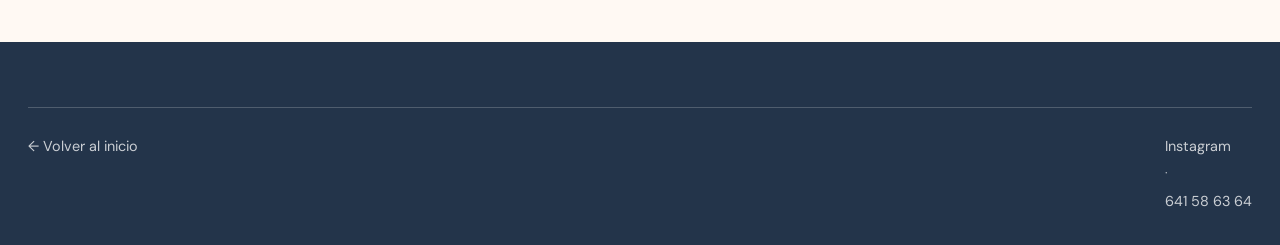
==== commit c87c76ad: "Revert "Refinar cabecera premium y menu de eventos" This reverts commit 3f4b1895621f4afa9ac38d541e17" ====
--- a/baby-shower.html
+++ b/baby-shower.html
@@ -1,3 +1,3 @@
-<!doctype html><html lang="es"><head><meta charset="utf-8"><meta name="viewport" content="width=device-width,initial-scale=1"><title>Baby shower | Deco Emma VLC</title><meta name="description" content="Un rincón tierno y luminoso para celebrar la llegada del bebé. La propuesta puede moverse entre neutros, rosa, azul o una mezcla suave."><link rel="icon" href="logo.png"><link rel="stylesheet" href="assets/css/styles.css?v=celebration-9"></head><body>
+<!doctype html><html lang="es"><head><meta charset="utf-8"><meta name="viewport" content="width=device-width,initial-scale=1"><title>Baby shower | Deco Emma VLC</title><meta name="description" content="Un rincón tierno y luminoso para celebrar la llegada del bebé. La propuesta puede moverse entre neutros, rosa, azul o una mezcla suave."><link rel="icon" href="logo.png"><link rel="stylesheet" href="assets/css/styles.css?v=celebration-8"></head><body>
 <div class="topbar"><div class="container topbar-inner"><span>Deco Emma VLC · decoración con globos</span><a href="https://www.instagram.com/deco_emma_vlc/" target="_blank" rel="noopener noreferrer">Ver Instagram</a></div></div><header class="site-header"><div class="container nav"><a class="brand" href="index.html"><img src="logo.png" alt="Logo Deco Emma VLC"><span class="brand-name">Deco Emma VLC<span>un recuerdo inolvidable</span></span></a><button class="menu-toggle" aria-label="Abrir menú" aria-expanded="false">☰</button><nav class="nav-links"><a href="index.html">Inicio</a><a href="index.html#categorias">Categorías</a><a href="galeria.html">Galería</a><a href="#contacto">Contacto</a></nav><div class="nav-ctas"><a class="btn btn-pink" href="https://wa.me/34641586364?text=Hola%20Emma%2C%20quiero%20consultar%20una%20decoraci%C3%B3n%20de%20globos%20para%20baby%20shower.%20La%20fecha%20aproximada%20es%20__%20y%20me%20gustan%20estos%20colores%20o%20estilo%3A%20__" target="_blank" rel="noopener noreferrer">WhatsApp</a></div></div></header>
-<main><section class="page-hero"><div class="container page-hero-grid"><div><div class="kicker">04 / Baby shower</div><h1>Antes de verle, ya hay mucho que celebrar.</h1><p class="lead">Tonos suaves, un osito, globos y un rincón para hacerse todas esas primeras fotos juntos.</p><div class="chips"><span class="chip">neutros, rosa, azul y champagne</span></div></div><div class="page-hero-art"><img src="assets/images/social-web/social-194009.jpg" alt="Decoración de baby shower beige y blanca con un osito"></div></div></section><section class="section"><div class="container"><div class="section-head"><div><div class="kicker">Inspiración</div><h2>Un ambiente pensado para ese día.</h2></div><p>Estas imágenes son referencias visuales para conversar sobre colores y estilo; la propuesta final se adapta a tu celebración.</p></div><div class="gallery"><figure><img data-lightbox="assets/images/social-web/social-194009.jpg" src="assets/images/social-web/social-194009.jpg" alt="Decoración de baby shower beige y blanca con un osito"><figcaption>Baby shower</figcaption></figure><figure><img data-lightbox="assets/images/social-web/social-193912.jpg" src="assets/images/social-web/social-193912.jpg" alt="Arco blanco y dorado para una revelación"><figcaption>Paleta suave</figcaption></figure><figure><img src="assets/images/social-web/social-194003.jpg" alt="Montaje de revelación al aire libre con globos blancos" loading="lazy"></figure></div></div></section><section class="section" id="contacto"><div class="container cta-band"><div><div class="kicker" style="color:#f1a5c1">¿Tienes una idea?</div><h2>Hablemos de colores, temática y fecha.</h2><p>Dinos cuándo lo celebras y qué colores o detalles te gustaría ver.</p></div><a class="btn btn-pink" href="https://wa.me/34641586364?text=Hola%20Emma%2C%20quiero%20consultar%20una%20decoraci%C3%B3n%20de%20globos%20para%20baby%20shower.%20La%20fecha%20aproximada%20es%20__%20y%20me%20gustan%20estos%20colores%20o%20estilo%3A%20__" target="_blank" rel="noopener noreferrer">Consultar por WhatsApp</a></div></section></main><footer class="footer"><div class="container footer-bottom"><span><a href="index.html">← Volver al inicio</a></span><span><a href="https://www.instagram.com/deco_emma_vlc/" target="_blank" rel="noopener noreferrer">Instagram</a> · <a href="https://wa.me/34641586364" target="_blank" rel="noopener noreferrer">641 58 63 64</a></span></div></footer><a class="wa-float" href="https://wa.me/34641586364" target="_blank" rel="noopener noreferrer">WhatsApp</a><div class="modal" aria-hidden="true"><button class="modal-close" aria-label="Cerrar imagen">×</button><img src="" alt=""></div><script src="assets/js/script.js?v=celebration-9"></script></body></html>
+<main><section class="page-hero"><div class="container page-hero-grid"><div><div class="kicker">04 / Baby shower</div><h1>Antes de verle, ya hay mucho que celebrar.</h1><p class="lead">Tonos suaves, un osito, globos y un rincón para hacerse todas esas primeras fotos juntos.</p><div class="chips"><span class="chip">neutros, rosa, azul y champagne</span></div></div><div class="page-hero-art"><img src="assets/images/social-web/social-194009.jpg" alt="Decoración de baby shower beige y blanca con un osito"></div></div></section><section class="section"><div class="container"><div class="section-head"><div><div class="kicker">Inspiración</div><h2>Un ambiente pensado para ese día.</h2></div><p>Estas imágenes son referencias visuales para conversar sobre colores y estilo; la propuesta final se adapta a tu celebración.</p></div><div class="gallery"><figure><img data-lightbox="assets/images/social-web/social-194009.jpg" src="assets/images/social-web/social-194009.jpg" alt="Decoración de baby shower beige y blanca con un osito"><figcaption>Baby shower</figcaption></figure><figure><img data-lightbox="assets/images/social-web/social-193912.jpg" src="assets/images/social-web/social-193912.jpg" alt="Arco blanco y dorado para una revelación"><figcaption>Paleta suave</figcaption></figure><figure><img src="assets/images/social-web/social-194003.jpg" alt="Montaje de revelación al aire libre con globos blancos" loading="lazy"></figure></div></div></section><section class="section" id="contacto"><div class="container cta-band"><div><div class="kicker" style="color:#f1a5c1">¿Tienes una idea?</div><h2>Hablemos de colores, temática y fecha.</h2><p>Dinos cuándo lo celebras y qué colores o detalles te gustaría ver.</p></div><a class="btn btn-pink" href="https://wa.me/34641586364?text=Hola%20Emma%2C%20quiero%20consultar%20una%20decoraci%C3%B3n%20de%20globos%20para%20baby%20shower.%20La%20fecha%20aproximada%20es%20__%20y%20me%20gustan%20estos%20colores%20o%20estilo%3A%20__" target="_blank" rel="noopener noreferrer">Consultar por WhatsApp</a></div></section></main><footer class="footer"><div class="container footer-bottom"><span><a href="index.html">← Volver al inicio</a></span><span><a href="https://www.instagram.com/deco_emma_vlc/" target="_blank" rel="noopener noreferrer">Instagram</a> · <a href="https://wa.me/34641586364" target="_blank" rel="noopener noreferrer">641 58 63 64</a></span></div></footer><a class="wa-float" href="https://wa.me/34641586364" target="_blank" rel="noopener noreferrer">WhatsApp</a><div class="modal" aria-hidden="true"><button class="modal-close" aria-label="Cerrar imagen">×</button><img src="" alt=""></div><script src="assets/js/script.js"></script></body></html>
--- a/assets/css/styles.css
+++ b/assets/css/styles.css
@@ -810,83 +810,3 @@
   .site-header .category-menu a { background:#fffaf8; border-radius:9px; border-color:#ead4dc; }
   .site-header .nav-ctas .btn-pink { box-shadow:0 3px 0 #e8b5c8; }
 }
-
-/* Edición premium: marco, aire y una galería de eventos dentro del menú. */
-.topbar,.home-page .topbar { background:linear-gradient(90deg,#713c58,#91506d 54%,#713c58); color:#fff2ed; font-size:.7rem; letter-spacing:.11em; }
-.topbar a,.home-page .topbar a { color:#ffe0ad; font-weight:800; text-decoration:none; }
-.topbar a:hover { color:#fff; }
-.topbar-spark { color:#ffd69b; }
-.site-header,.home-page .site-header {
-  background:radial-gradient(circle at 3% 40%,rgba(255,211,158,.34),transparent 18%),radial-gradient(circle at 100% 0%,rgba(255,222,191,.26),transparent 20%),linear-gradient(110deg,#fff0f2,#ffedf3 52%,#fff2ee);
-  border-bottom:3px double #d4a76f;
-  box-shadow:inset 0 1px 0 rgba(255,255,255,.9),0 10px 24px rgba(88,49,66,.11);
-}
-.site-header::before { left:max(0px,calc(50% - 635px)); top:9px; bottom:auto; width:118px; height:112px; }
-.site-header::after { right:max(0px,calc(50% - 635px)); top:5px; width:150px; height:118px; opacity:.95; }
-.site-header .nav,.home-page .site-header .nav { min-height:116px; gap:20px; }
-.site-header .brand { min-width:220px; }
-.site-header .brand img { width:57px; height:57px; padding:3px; border:1px solid #d6ad78; background:#fff7f6; box-shadow:0 4px 13px rgba(89,55,70,.16); }
-.site-header .brand-name,.home-page .site-header .brand-name { font-size:1.34rem; line-height:1.05; letter-spacing:-.055em; }
-.site-header .brand-name span,.home-page .site-header .brand-name span { margin-top:7px; font-size:.51rem; letter-spacing:.2em; }
-.home-page .site-header .brand-emblem { width:66px; height:66px; background:radial-gradient(circle,#fff9f3 47%,#f8dbe5 100%); box-shadow:0 0 0 4px rgba(255,255,255,.65); }
-.home-page .site-header .brand-emblem::before { inset:-5px; border-color:#d6ac78; }
-.home-page .site-header .brand img { width:57px; height:57px; padding:2px; }
-.site-header .nav-links,.home-page .site-header .nav-links { gap:26px; font-size:1.2rem; }
-.site-header .nav-links > a,.site-header .nav-category > button { position:relative; white-space:nowrap; }
-.site-header .nav-links > a::after,.site-header .nav-category > button::after { content:""; position:absolute; left:50%; right:50%; bottom:-12px; height:2px; background:linear-gradient(90deg,#c48a52,#edcf97,#c48a52); transition:left .25s ease,right .25s ease; }
-.site-header .nav-links > a:hover::after,.site-header .nav-category > button:hover::after,.site-header .nav-category.open > button::after,.site-header .nav-links > a[aria-current="page"]::after { left:0; right:0; }
-.site-header .nav-ctas { gap:13px; }
-.site-header .nav-instagram { font-size:.77rem; letter-spacing:.02em; }
-.site-header .nav-ctas .btn-pink,.home-page .site-header .nav-ctas .btn-pink { min-height:46px; padding:10px 18px; background:linear-gradient(135deg,#922854,#b63d72); border:1px solid #d996a9; box-shadow:0 5px 0 #edc4ce,0 9px 18px rgba(124,45,83,.13); }
-.site-header .nav-ctas .btn-pink:hover { background:linear-gradient(135deg,#842048,#a93266); box-shadow:0 2px 0 #edc4ce,0 7px 16px rgba(124,45,83,.15); }
-@media (min-width:1191px) {
-  .site-header .nav,.home-page .site-header .nav { padding-left:90px; padding-right:125px; }
-}
-@media (min-width:901px) {
-  .site-header .category-menu,.home-page .site-header .category-menu { width:468px; top:43px; left:-35px; padding:15px; border:1px solid #e8c6cc; border-top:3px solid #d4a76f; border-radius:13px; background:#fffaf7; box-shadow:0 20px 46px rgba(80,42,61,.2); }
-  .site-header .nav-category:hover .category-menu,.site-header .nav-category:focus-within .category-menu,.site-header .nav-category.open .category-menu { display:grid; grid-template-columns:repeat(2,minmax(0,1fr)); gap:8px; }
-  .site-header .category-menu::before { content:"UN MOMENTO PARA CELEBRAR"; grid-column:1/-1; padding:0 3px 7px; color:#9b6371; font-family:"DM Sans",sans-serif; font-size:.62rem; font-weight:800; letter-spacing:.18em; }
-  .site-header .category-menu a { display:grid; grid-template-columns:52px minmax(0,1fr); grid-template-rows:1fr; align-items:center; min-height:62px; gap:8px; padding:5px; border:1px solid #f0dfe2; border-radius:8px; background:#fff; color:#664858; }
-  .site-header .category-menu a:hover { border-color:#d8a4b3; background:#fff2f5; transform:translateY(-2px); }
-  .site-header .category-menu a::before { content:""; grid-column:1; grid-row:1; width:52px; height:50px; border-radius:5px; background-size:cover; background-position:center; }
-  .site-header .category-menu a:nth-child(1)::before { background-image:url('../images/social-web/social-193904.jpg'); }
-  .site-header .category-menu a:nth-child(2)::before { background-image:url('../images/social-web/social-194041.jpg'); }
-  .site-header .category-menu a:nth-child(3)::before { background-image:url('../images/social-web/social-193912.jpg'); }
-  .site-header .category-menu a:nth-child(4)::before { background-image:url('../images/social-web/social-194009.jpg'); }
-  .site-header .category-menu a:nth-child(5)::before { background-image:url('../images/social-web/social-194018.jpg'); }
-  .site-header .category-menu a:nth-child(6)::before { background-image:url('../images/social-web/social-194032.jpg'); }
-  .site-header .category-menu a .menu-event-icon,.site-header .category-menu a .menu-event-arrow { display:none; }
-  .site-header .category-menu a span:nth-child(2) { grid-column:2; grid-row:1; font-family:Fraunces,Georgia,serif; font-size:1rem; font-weight:500; }
-}
-@media (max-width:1190px) and (min-width:901px) {
-  .site-header::before { display:none; }
-  .site-header::after { right:-22px; width:115px; opacity:.35; }
-  .site-header .nav-links,.home-page .site-header .nav-links { gap:15px; font-size:1rem; }
-  .site-header .brand { min-width:185px; }
-  .site-header .brand-name,.home-page .site-header .brand-name { font-size:1.18rem; }
-  .site-header .nav-instagram span { display:none; }
-}
-@media (max-width:900px) and (min-width:681px) {
-  .site-header::before { display:none; }
-  .site-header::after { opacity:.25; }
-  .site-header .nav,.home-page .site-header .nav { min-height:84px; }
-  .site-header .brand { min-width:0; }
-  .site-header .brand-name { display:none; }
-  .site-header .nav-links,.home-page .site-header .nav-links { gap:12px; font-size:.95rem; }
-}
-@media (max-width:680px) {
-  .site-header::before { display:none; }
-  .site-header::after { right:-29px; top:0; width:100px; height:75px; opacity:.33; }
-  .site-header .nav,.home-page .site-header .nav { min-height:70px; gap:8px; }
-  .site-header .brand { min-width:0; }
-  .site-header .brand img { width:42px; height:42px; padding:2px; }
-  .site-header .brand-name,.home-page .site-header .brand-name { font-size:1rem; }
-  .site-header .brand-name span,.home-page .site-header .brand-name span { margin-top:3px; font-size:.44rem; letter-spacing:.12em; }
-  .home-page .site-header .brand-emblem { width:44px; height:44px; box-shadow:none; }
-  .home-page .site-header .brand img { width:39px; height:39px; padding:1px; }
-  .site-header .nav-links,.home-page .site-header .nav-links { top:70px; }
-  .site-header .nav-links > a::after,.site-header .nav-category > button::after { display:none; }
-  .site-header .category-menu a::before { display:none; }
-  .site-header .nav-ctas .btn-pink,.home-page .site-header .nav-ctas .btn-pink { min-height:37px; padding:7px 11px; box-shadow:0 3px 0 #edc4ce; }
-}
-.site-header .nav-category:not(.open) .category-menu { display:none!important; }
